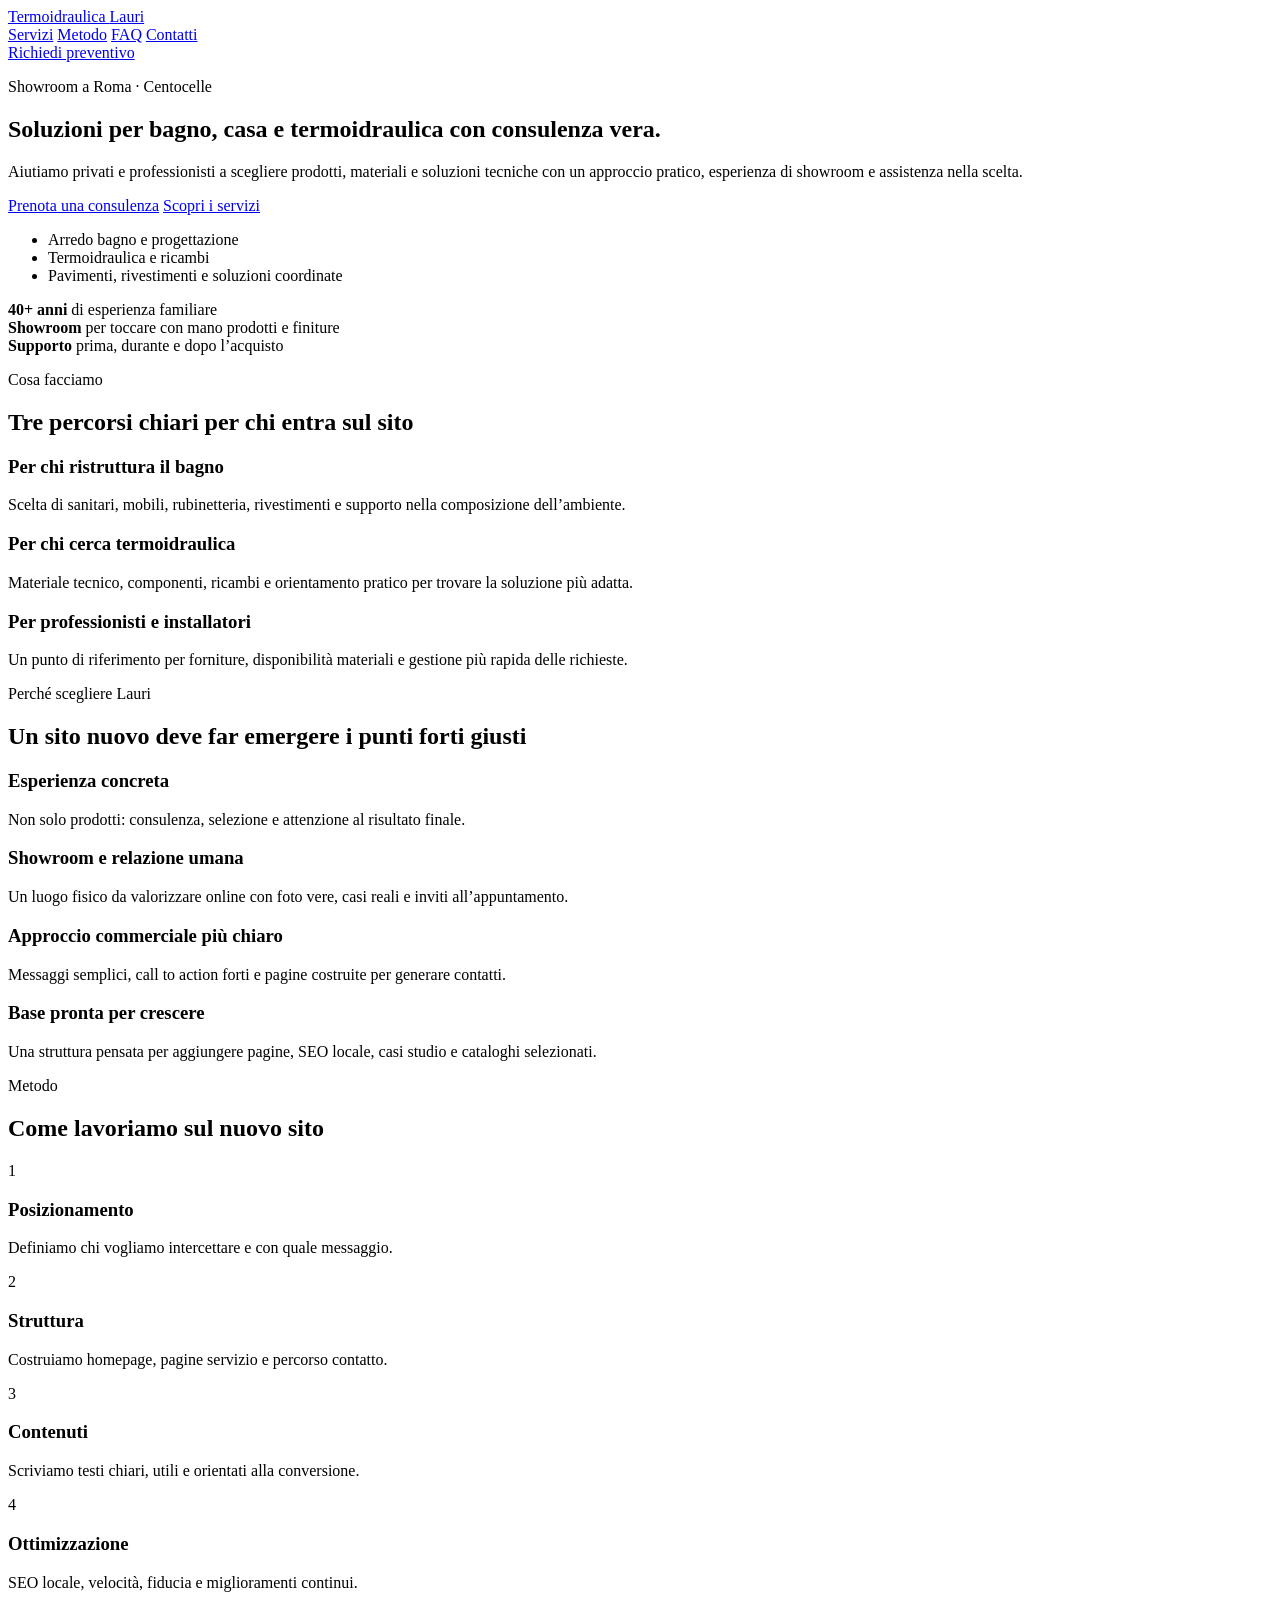
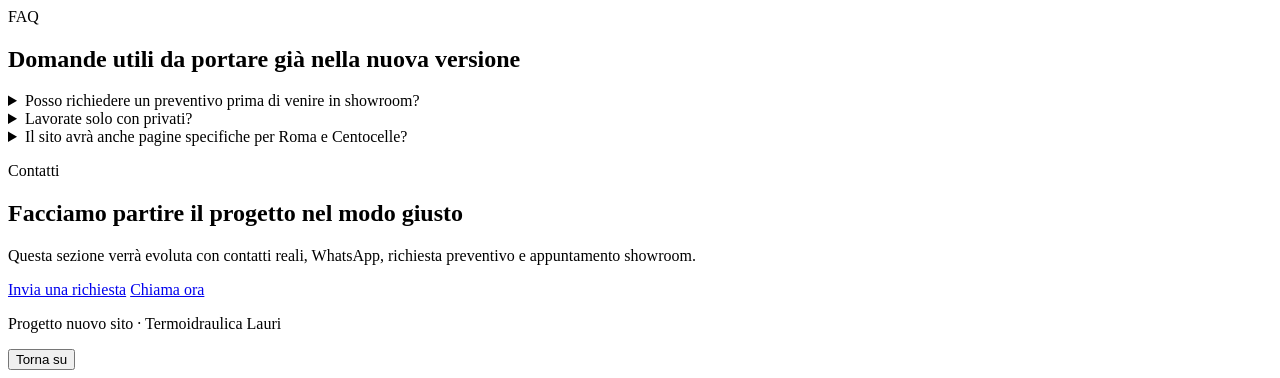
==== index.html @ 779870b6 "Create initial homepage for new website" ====
<!DOCTYPE html>
<html lang="it">
<head>
  <meta charset="UTF-8" />
  <meta name="viewport" content="width=device-width, initial-scale=1.0" />
  <title>Termoidraulica Lauri | Arredo bagno, termoidraulica e showroom a Roma</title>
  <meta name="description" content="Showroom a Roma per arredo bagno, termoidraulica, pavimenti e rivestimenti. Consulenza, progettazione e assistenza per privati e professionisti." />
  <link rel="preconnect" href="https://fonts.googleapis.com">
  <link rel="preconnect" href="https://fonts.gstatic.com" crossorigin>
  <link href="https://fonts.googleapis.com/css2?family=Inter:wght@400;500;600;700;800&display=swap" rel="stylesheet">
  <link rel="stylesheet" href="styles.css" />
</head>
<body>
  <header class="site-header">
    <div class="container header-inner">
      <a href="#top" class="logo">Termoidraulica <span>Lauri</span></a>
      <nav class="main-nav">
        <a href="#servizi">Servizi</a>
        <a href="#metodo">Metodo</a>
        <a href="#faq">FAQ</a>
        <a href="#contatti">Contatti</a>
      </nav>
      <a class="btn btn-outline" href="#contatti">Richiedi preventivo</a>
    </div>
  </header>

  <main id="top">
    <section class="hero">
      <div class="container hero-grid">
        <div>
          <p class="eyebrow">Showroom a Roma · Centocelle</p>
          <h1>Soluzioni per bagno, casa e termoidraulica con consulenza vera.</h1>
          <p class="hero-text">
            Aiutiamo privati e professionisti a scegliere prodotti, materiali e soluzioni tecniche con un approccio pratico, esperienza di showroom e assistenza nella scelta.
          </p>
          <div class="hero-actions">
            <a class="btn btn-primary" href="#contatti">Prenota una consulenza</a>
            <a class="btn btn-secondary" href="#servizi">Scopri i servizi</a>
          </div>
          <ul class="hero-points">
            <li>Arredo bagno e progettazione</li>
            <li>Termoidraulica e ricambi</li>
            <li>Pavimenti, rivestimenti e soluzioni coordinate</li>
          </ul>
        </div>
        <div class="hero-card">
          <div class="stat">
            <strong>40+ anni</strong>
            <span>di esperienza familiare</span>
          </div>
          <div class="stat">
            <strong>Showroom</strong>
            <span>per toccare con mano prodotti e finiture</span>
          </div>
          <div class="stat">
            <strong>Supporto</strong>
            <span>prima, durante e dopo l’acquisto</span>
          </div>
        </div>
      </div>
    </section>

    <section class="section" id="servizi">
      <div class="container">
        <div class="section-heading">
          <p class="eyebrow">Cosa facciamo</p>
          <h2>Tre percorsi chiari per chi entra sul sito</h2>
        </div>
        <div class="cards three-cols">
          <article class="card">
            <h3>Per chi ristruttura il bagno</h3>
            <p>Scelta di sanitari, mobili, rubinetteria, rivestimenti e supporto nella composizione dell’ambiente.</p>
          </article>
          <article class="card">
            <h3>Per chi cerca termoidraulica</h3>
            <p>Materiale tecnico, componenti, ricambi e orientamento pratico per trovare la soluzione più adatta.</p>
          </article>
          <article class="card">
            <h3>Per professionisti e installatori</h3>
            <p>Un punto di riferimento per forniture, disponibilità materiali e gestione più rapida delle richieste.</p>
          </article>
        </div>
      </div>
    </section>

    <section class="section section-alt">
      <div class="container">
        <div class="section-heading">
          <p class="eyebrow">Perché scegliere Lauri</p>
          <h2>Un sito nuovo deve far emergere i punti forti giusti</h2>
        </div>
        <div class="cards two-cols">
          <article class="card feature-card">
            <h3>Esperienza concreta</h3>
            <p>Non solo prodotti: consulenza, selezione e attenzione al risultato finale.</p>
          </article>
          <article class="card feature-card">
            <h3>Showroom e relazione umana</h3>
            <p>Un luogo fisico da valorizzare online con foto vere, casi reali e inviti all’appuntamento.</p>
          </article>
          <article class="card feature-card">
            <h3>Approccio commerciale più chiaro</h3>
            <p>Messaggi semplici, call to action forti e pagine costruite per generare contatti.</p>
          </article>
          <article class="card feature-card">
            <h3>Base pronta per crescere</h3>
            <p>Una struttura pensata per aggiungere pagine, SEO locale, casi studio e cataloghi selezionati.</p>
          </article>
        </div>
      </div>
    </section>

    <section class="section" id="metodo">
      <div class="container">
        <div class="section-heading">
          <p class="eyebrow">Metodo</p>
          <h2>Come lavoriamo sul nuovo sito</h2>
        </div>
        <div class="timeline">
          <div class="step"><span>1</span><div><h3>Posizionamento</h3><p>Definiamo chi vogliamo intercettare e con quale messaggio.</p></div></div>
          <div class="step"><span>2</span><div><h3>Struttura</h3><p>Costruiamo homepage, pagine servizio e percorso contatto.</p></div></div>
          <div class="step"><span>3</span><div><h3>Contenuti</h3><p>Scriviamo testi chiari, utili e orientati alla conversione.</p></div></div>
          <div class="step"><span>4</span><div><h3>Ottimizzazione</h3><p>SEO locale, velocità, fiducia e miglioramenti continui.</p></div></div>
        </div>
      </div>
    </section>

    <section class="section section-alt" id="faq">
      <div class="container narrow">
        <div class="section-heading">
          <p class="eyebrow">FAQ</p>
          <h2>Domande utili da portare già nella nuova versione</h2>
        </div>
        <div class="faq-list">
          <details>
            <summary>Posso richiedere un preventivo prima di venire in showroom?</summary>
            <p>Sì, il nuovo sito sarà pensato per raccogliere richieste rapide con contatti chiari e percorsi dedicati.</p>
          </details>
          <details>
            <summary>Lavorate solo con privati?</summary>
            <p>No, il sito sarà strutturato anche per professionisti, installatori e artigiani.</p>
          </details>
          <details>
            <summary>Il sito avrà anche pagine specifiche per Roma e Centocelle?</summary>
            <p>Sì, la SEO locale sarà uno dei pilastri del progetto per migliorare visibilità e richieste mirate.</p>
          </details>
        </div>
      </div>
    </section>

    <section class="section contact-section" id="contatti">
      <div class="container contact-grid">
        <div>
          <p class="eyebrow">Contatti</p>
          <h2>Facciamo partire il progetto nel modo giusto</h2>
          <p>Questa sezione verrà evoluta con contatti reali, WhatsApp, richiesta preventivo e appuntamento showroom.</p>
        </div>
        <div class="contact-card">
          <a class="btn btn-primary btn-full" href="mailto:info@example.com">Invia una richiesta</a>
          <a class="btn btn-secondary btn-full" href="tel:+390000000000">Chiama ora</a>
        </div>
      </div>
    </section>
  </main>

  <footer class="site-footer">
    <div class="container footer-inner">
      <p>Progetto nuovo sito · Termoidraulica Lauri</p>
      <button id="backToTop" class="link-button">Torna su</button>
    </div>
  </footer>

  <script src="script.js"></script>
</body>
</html>
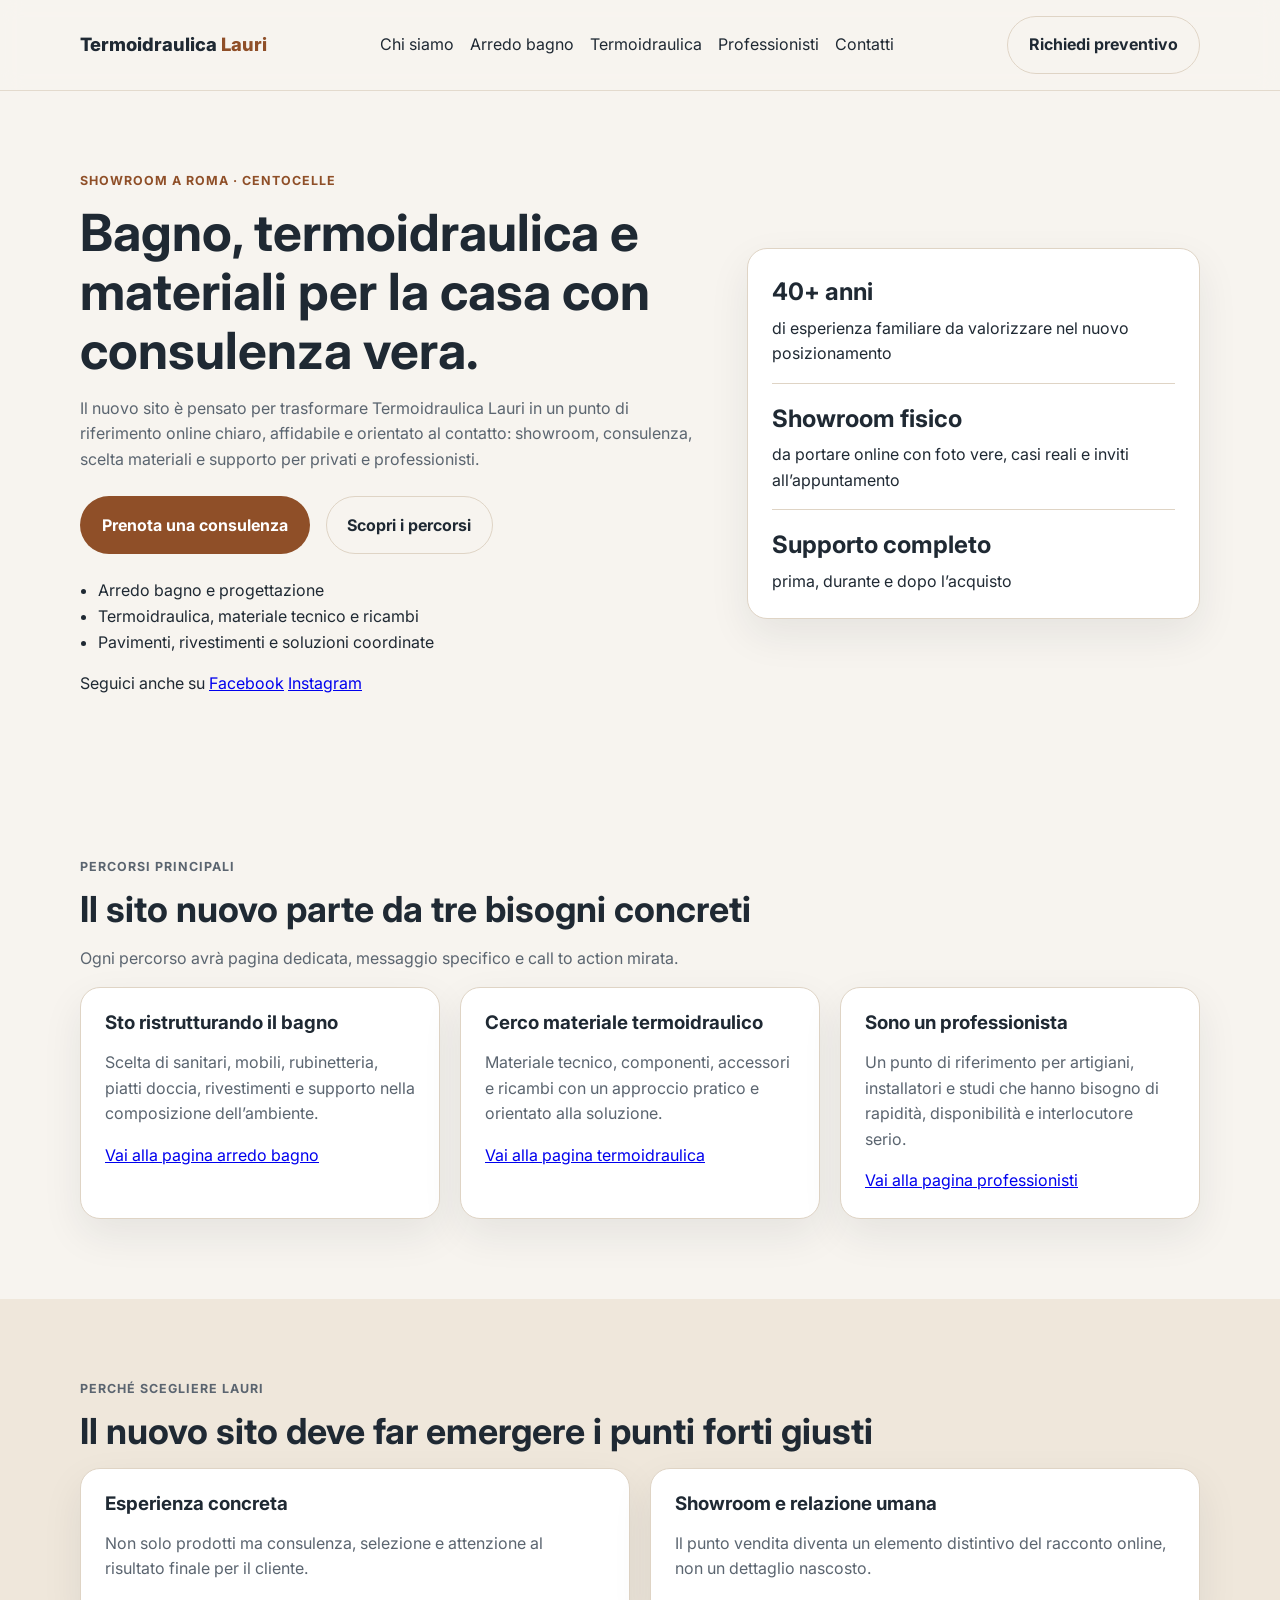
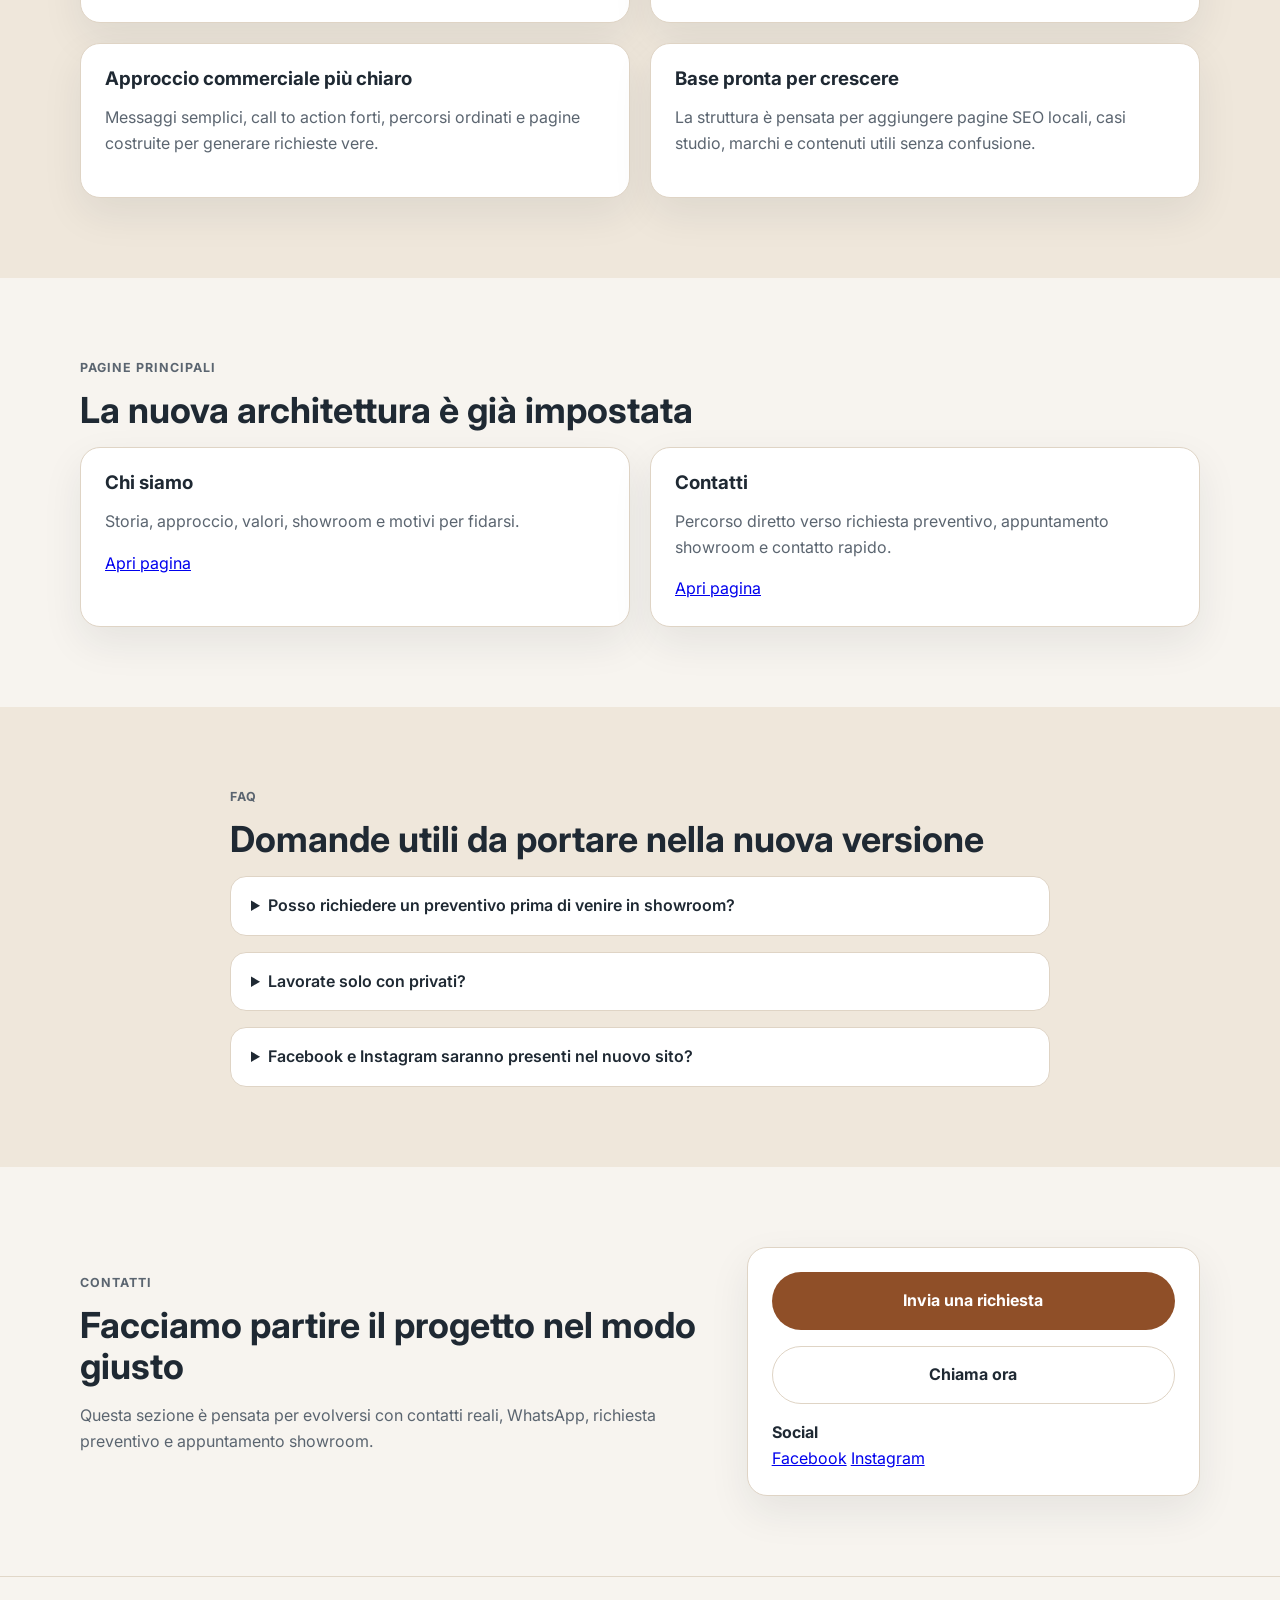
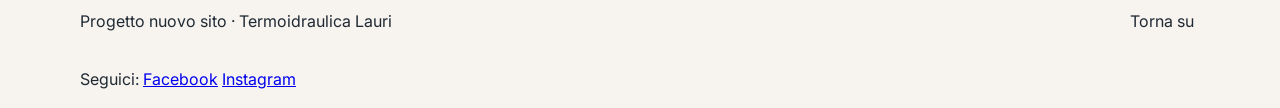
==== commit f529400d: "Refine homepage, add internal pages navigation and social links" ====
--- a/index.html
+++ b/index.html
@@ -13,71 +13,81 @@
 <body>
   <header class="site-header">
     <div class="container header-inner">
-      <a href="#top" class="logo">Termoidraulica <span>Lauri</span></a>
+      <a href="index.html" class="logo">Termoidraulica <span>Lauri</span></a>
       <nav class="main-nav">
-        <a href="#servizi">Servizi</a>
-        <a href="#metodo">Metodo</a>
-        <a href="#faq">FAQ</a>
-        <a href="#contatti">Contatti</a>
+        <a href="chi-siamo.html">Chi siamo</a>
+        <a href="arredo-bagno.html">Arredo bagno</a>
+        <a href="termoidraulica.html">Termoidraulica</a>
+        <a href="professionisti.html">Professionisti</a>
+        <a href="contatti.html">Contatti</a>
       </nav>
-      <a class="btn btn-outline" href="#contatti">Richiedi preventivo</a>
+      <a class="btn btn-outline" href="contatti.html">Richiedi preventivo</a>
     </div>
   </header>
 
-  <main id="top">
+  <main>
     <section class="hero">
       <div class="container hero-grid">
         <div>
           <p class="eyebrow">Showroom a Roma · Centocelle</p>
-          <h1>Soluzioni per bagno, casa e termoidraulica con consulenza vera.</h1>
+          <h1>Bagno, termoidraulica e materiali per la casa con consulenza vera.</h1>
           <p class="hero-text">
-            Aiutiamo privati e professionisti a scegliere prodotti, materiali e soluzioni tecniche con un approccio pratico, esperienza di showroom e assistenza nella scelta.
+            Il nuovo sito è pensato per trasformare Termoidraulica Lauri in un punto di riferimento online chiaro, affidabile e orientato al contatto: showroom, consulenza, scelta materiali e supporto per privati e professionisti.
           </p>
           <div class="hero-actions">
-            <a class="btn btn-primary" href="#contatti">Prenota una consulenza</a>
-            <a class="btn btn-secondary" href="#servizi">Scopri i servizi</a>
+            <a class="btn btn-primary" href="contatti.html">Prenota una consulenza</a>
+            <a class="btn btn-secondary" href="#percorsi">Scopri i percorsi</a>
           </div>
           <ul class="hero-points">
             <li>Arredo bagno e progettazione</li>
-            <li>Termoidraulica e ricambi</li>
+            <li>Termoidraulica, materiale tecnico e ricambi</li>
             <li>Pavimenti, rivestimenti e soluzioni coordinate</li>
           </ul>
+          <div class="social-inline">
+            <span>Seguici anche su</span>
+            <a href="#" aria-label="Facebook ufficiale da inserire">Facebook</a>
+            <a href="#" aria-label="Instagram ufficiale da inserire">Instagram</a>
+          </div>
         </div>
         <div class="hero-card">
           <div class="stat">
             <strong>40+ anni</strong>
-            <span>di esperienza familiare</span>
+            <span>di esperienza familiare da valorizzare nel nuovo posizionamento</span>
           </div>
           <div class="stat">
-            <strong>Showroom</strong>
-            <span>per toccare con mano prodotti e finiture</span>
+            <strong>Showroom fisico</strong>
+            <span>da portare online con foto vere, casi reali e inviti all’appuntamento</span>
           </div>
           <div class="stat">
-            <strong>Supporto</strong>
+            <strong>Supporto completo</strong>
             <span>prima, durante e dopo l’acquisto</span>
           </div>
         </div>
       </div>
     </section>
 
-    <section class="section" id="servizi">
+    <section class="section" id="percorsi">
       <div class="container">
         <div class="section-heading">
-          <p class="eyebrow">Cosa facciamo</p>
-          <h2>Tre percorsi chiari per chi entra sul sito</h2>
+          <p class="eyebrow">Percorsi principali</p>
+          <h2>Il sito nuovo parte da tre bisogni concreti</h2>
+          <p>Ogni percorso avrà pagina dedicata, messaggio specifico e call to action mirata.</p>
         </div>
         <div class="cards three-cols">
           <article class="card">
-            <h3>Per chi ristruttura il bagno</h3>
-            <p>Scelta di sanitari, mobili, rubinetteria, rivestimenti e supporto nella composizione dell’ambiente.</p>
-          </article>
-          <article class="card">
-            <h3>Per chi cerca termoidraulica</h3>
-            <p>Materiale tecnico, componenti, ricambi e orientamento pratico per trovare la soluzione più adatta.</p>
-          </article>
-          <article class="card">
-            <h3>Per professionisti e installatori</h3>
-            <p>Un punto di riferimento per forniture, disponibilità materiali e gestione più rapida delle richieste.</p>
+            <h3>Sto ristrutturando il bagno</h3>
+            <p>Scelta di sanitari, mobili, rubinetteria, piatti doccia, rivestimenti e supporto nella composizione dell’ambiente.</p>
+            <a class="text-link" href="arredo-bagno.html">Vai alla pagina arredo bagno</a>
+          </article>
+          <article class="card">
+            <h3>Cerco materiale termoidraulico</h3>
+            <p>Materiale tecnico, componenti, accessori e ricambi con un approccio pratico e orientato alla soluzione.</p>
+            <a class="text-link" href="termoidraulica.html">Vai alla pagina termoidraulica</a>
+          </article>
+          <article class="card">
+            <h3>Sono un professionista</h3>
+            <p>Un punto di riferimento per artigiani, installatori e studi che hanno bisogno di rapidità, disponibilità e interlocutore serio.</p>
+            <a class="text-link" href="professionisti.html">Vai alla pagina professionisti</a>
           </article>
         </div>
       </div>
@@ -87,40 +97,46 @@
       <div class="container">
         <div class="section-heading">
           <p class="eyebrow">Perché scegliere Lauri</p>
-          <h2>Un sito nuovo deve far emergere i punti forti giusti</h2>
+          <h2>Il nuovo sito deve far emergere i punti forti giusti</h2>
         </div>
         <div class="cards two-cols">
           <article class="card feature-card">
             <h3>Esperienza concreta</h3>
-            <p>Non solo prodotti: consulenza, selezione e attenzione al risultato finale.</p>
+            <p>Non solo prodotti ma consulenza, selezione e attenzione al risultato finale per il cliente.</p>
           </article>
           <article class="card feature-card">
             <h3>Showroom e relazione umana</h3>
-            <p>Un luogo fisico da valorizzare online con foto vere, casi reali e inviti all’appuntamento.</p>
+            <p>Il punto vendita diventa un elemento distintivo del racconto online, non un dettaglio nascosto.</p>
           </article>
           <article class="card feature-card">
             <h3>Approccio commerciale più chiaro</h3>
-            <p>Messaggi semplici, call to action forti e pagine costruite per generare contatti.</p>
+            <p>Messaggi semplici, call to action forti, percorsi ordinati e pagine costruite per generare richieste vere.</p>
           </article>
           <article class="card feature-card">
             <h3>Base pronta per crescere</h3>
-            <p>Una struttura pensata per aggiungere pagine, SEO locale, casi studio e cataloghi selezionati.</p>
-          </article>
-        </div>
-      </div>
-    </section>
-
-    <section class="section" id="metodo">
+            <p>La struttura è pensata per aggiungere pagine SEO locali, casi studio, marchi e contenuti utili senza confusione.</p>
+          </article>
+        </div>
+      </div>
+    </section>
+
+    <section class="section">
       <div class="container">
         <div class="section-heading">
-          <p class="eyebrow">Metodo</p>
-          <h2>Come lavoriamo sul nuovo sito</h2>
-        </div>
-        <div class="timeline">
-          <div class="step"><span>1</span><div><h3>Posizionamento</h3><p>Definiamo chi vogliamo intercettare e con quale messaggio.</p></div></div>
-          <div class="step"><span>2</span><div><h3>Struttura</h3><p>Costruiamo homepage, pagine servizio e percorso contatto.</p></div></div>
-          <div class="step"><span>3</span><div><h3>Contenuti</h3><p>Scriviamo testi chiari, utili e orientati alla conversione.</p></div></div>
-          <div class="step"><span>4</span><div><h3>Ottimizzazione</h3><p>SEO locale, velocità, fiducia e miglioramenti continui.</p></div></div>
+          <p class="eyebrow">Pagine principali</p>
+          <h2>La nuova architettura è già impostata</h2>
+        </div>
+        <div class="cards two-cols">
+          <article class="card">
+            <h3>Chi siamo</h3>
+            <p>Storia, approccio, valori, showroom e motivi per fidarsi.</p>
+            <a class="text-link" href="chi-siamo.html">Apri pagina</a>
+          </article>
+          <article class="card">
+            <h3>Contatti</h3>
+            <p>Percorso diretto verso richiesta preventivo, appuntamento showroom e contatto rapido.</p>
+            <a class="text-link" href="contatti.html">Apri pagina</a>
+          </article>
         </div>
       </div>
     </section>
@@ -129,47 +145,61 @@
       <div class="container narrow">
         <div class="section-heading">
           <p class="eyebrow">FAQ</p>
-          <h2>Domande utili da portare già nella nuova versione</h2>
+          <h2>Domande utili da portare nella nuova versione</h2>
         </div>
         <div class="faq-list">
           <details>
             <summary>Posso richiedere un preventivo prima di venire in showroom?</summary>
-            <p>Sì, il nuovo sito sarà pensato per raccogliere richieste rapide con contatti chiari e percorsi dedicati.</p>
+            <p>Sì. Il nuovo sito è pensato proprio per raccogliere richieste rapide e qualificate con moduli chiari e contatti ben visibili.</p>
           </details>
           <details>
             <summary>Lavorate solo con privati?</summary>
-            <p>No, il sito sarà strutturato anche per professionisti, installatori e artigiani.</p>
+            <p>No. Una sezione dedicata parlerà direttamente a installatori, artigiani e professionisti.</p>
           </details>
           <details>
-            <summary>Il sito avrà anche pagine specifiche per Roma e Centocelle?</summary>
-            <p>Sì, la SEO locale sarà uno dei pilastri del progetto per migliorare visibilità e richieste mirate.</p>
+            <summary>Facebook e Instagram saranno presenti nel nuovo sito?</summary>
+            <p>Sì. Ho già inserito la struttura social nella homepage e nel footer; basterà sostituire i link segnaposto con quelli ufficiali.</p>
           </details>
         </div>
       </div>
     </section>
 
-    <section class="section contact-section" id="contatti">
+    <section class="section contact-section">
       <div class="container contact-grid">
         <div>
           <p class="eyebrow">Contatti</p>
           <h2>Facciamo partire il progetto nel modo giusto</h2>
-          <p>Questa sezione verrà evoluta con contatti reali, WhatsApp, richiesta preventivo e appuntamento showroom.</p>
+          <p>Questa sezione è pensata per evolversi con contatti reali, WhatsApp, richiesta preventivo e appuntamento showroom.</p>
         </div>
         <div class="contact-card">
           <a class="btn btn-primary btn-full" href="mailto:info@example.com">Invia una richiesta</a>
           <a class="btn btn-secondary btn-full" href="tel:+390000000000">Chiama ora</a>
+          <div class="social-box">
+            <strong>Social</strong>
+            <div class="social-links">
+              <a href="#">Facebook</a>
+              <a href="#">Instagram</a>
+            </div>
+          </div>
         </div>
       </div>
     </section>
   </main>
 
   <footer class="site-footer">
-    <div class="container footer-inner">
-      <p>Progetto nuovo sito · Termoidraulica Lauri</p>
-      <button id="backToTop" class="link-button">Torna su</button>
+    <div class="container footer-stack">
+      <div class="footer-inner">
+        <p>Progetto nuovo sito · Termoidraulica Lauri</p>
+        <button id="backToTop" class="link-button">Torna su</button>
+      </div>
+      <div class="footer-social">
+        <span>Seguici:</span>
+        <a href="#">Facebook</a>
+        <a href="#">Instagram</a>
+      </div>
     </div>
   </footer>
 
   <script src="script.js"></script>
 </body>
-</html>
+</html>
--- a/styles.css
+++ b/styles.css
@@ -0,0 +1,318 @@
+:root {
+  --bg: #f7f4ef;
+  --surface: #ffffff;
+  --surface-alt: #efe7db;
+  --text: #1f2933;
+  --muted: #5b6570;
+  --primary: #8f4f28;
+  --primary-dark: #6f3d1e;
+  --border: #dfd4c5;
+  --shadow: 0 16px 40px rgba(31, 41, 51, 0.08);
+  --radius: 20px;
+}
+
+* {
+  box-sizing: border-box;
+}
+
+html {
+  scroll-behavior: smooth;
+}
+
+body {
+  margin: 0;
+  font-family: 'Inter', sans-serif;
+  color: var(--text);
+  background: var(--bg);
+  line-height: 1.6;
+}
+
+img {
+  max-width: 100%;
+}
+
+.container {
+  width: min(1120px, calc(100% - 2rem));
+  margin: 0 auto;
+}
+
+.narrow {
+  width: min(820px, calc(100% - 2rem));
+}
+
+.site-header {
+  position: sticky;
+  top: 0;
+  z-index: 20;
+  background: rgba(247, 244, 239, 0.88);
+  backdrop-filter: blur(10px);
+  border-bottom: 1px solid rgba(223, 212, 197, 0.8);
+}
+
+.header-inner,
+.footer-inner {
+  display: flex;
+  align-items: center;
+  justify-content: space-between;
+  gap: 1rem;
+  padding: 1rem 0;
+}
+
+.logo {
+  text-decoration: none;
+  color: var(--text);
+  font-weight: 800;
+  font-size: 1.15rem;
+}
+
+.logo span {
+  color: var(--primary);
+}
+
+.main-nav {
+  display: flex;
+  gap: 1rem;
+}
+
+.main-nav a,
+.link-button {
+  color: var(--text);
+  text-decoration: none;
+  font-weight: 500;
+  background: none;
+  border: 0;
+  cursor: pointer;
+  font: inherit;
+}
+
+.hero,
+.section {
+  padding: 5rem 0;
+}
+
+.section-alt {
+  background: var(--surface-alt);
+}
+
+.hero-grid,
+.contact-grid {
+  display: grid;
+  grid-template-columns: 1.4fr 1fr;
+  gap: 2rem;
+  align-items: center;
+}
+
+.eyebrow {
+  margin: 0 0 0.75rem;
+  text-transform: uppercase;
+  letter-spacing: 0.08em;
+  font-size: 0.78rem;
+  font-weight: 700;
+  color: var(--primary);
+}
+
+h1,
+h2,
+h3 {
+  line-height: 1.15;
+  margin: 0 0 1rem;
+}
+
+h1 {
+  font-size: clamp(2.2rem, 4vw, 4.4rem);
+}
+
+h2 {
+  font-size: clamp(1.8rem, 2.8vw, 3rem);
+}
+
+.hero-text,
+.section-heading p,
+.card p,
+.step p,
+.contact-section p,
+.faq-list p {
+  color: var(--muted);
+}
+
+.hero-actions,
+.hero-points {
+  margin-top: 1.5rem;
+}
+
+.hero-actions {
+  display: flex;
+  gap: 1rem;
+  flex-wrap: wrap;
+}
+
+.hero-points {
+  padding-left: 1.1rem;
+}
+
+.hero-card,
+.card,
+.contact-card {
+  background: var(--surface);
+  border: 1px solid var(--border);
+  border-radius: var(--radius);
+  box-shadow: var(--shadow);
+}
+
+.hero-card {
+  padding: 1.5rem;
+}
+
+.stat + .stat {
+  margin-top: 1rem;
+  padding-top: 1rem;
+  border-top: 1px solid var(--border);
+}
+
+.stat strong {
+  display: block;
+  font-size: 1.5rem;
+  margin-bottom: 0.25rem;
+}
+
+.cards {
+  display: grid;
+  gap: 1.25rem;
+}
+
+.three-cols {
+  grid-template-columns: repeat(3, 1fr);
+}
+
+.two-cols {
+  grid-template-columns: repeat(2, 1fr);
+}
+
+.card {
+  padding: 1.5rem;
+}
+
+.timeline {
+  display: grid;
+  gap: 1rem;
+}
+
+.step {
+  display: grid;
+  grid-template-columns: 56px 1fr;
+  gap: 1rem;
+  background: var(--surface);
+  border: 1px solid var(--border);
+  border-radius: var(--radius);
+  padding: 1.25rem;
+}
+
+.step span {
+  width: 56px;
+  height: 56px;
+  display: grid;
+  place-items: center;
+  border-radius: 999px;
+  background: rgba(143, 79, 40, 0.12);
+  color: var(--primary);
+  font-weight: 800;
+}
+
+.faq-list {
+  display: grid;
+  gap: 1rem;
+}
+
+.faq-list details {
+  background: var(--surface);
+  border: 1px solid var(--border);
+  border-radius: 16px;
+  padding: 1rem 1.25rem;
+}
+
+.faq-list summary {
+  cursor: pointer;
+  font-weight: 600;
+}
+
+.contact-card {
+  padding: 1.5rem;
+  display: grid;
+  gap: 1rem;
+}
+
+.btn {
+  display: inline-flex;
+  justify-content: center;
+  align-items: center;
+  gap: 0.5rem;
+  padding: 0.95rem 1.3rem;
+  border-radius: 999px;
+  text-decoration: none;
+  font-weight: 700;
+  border: 1px solid transparent;
+  transition: 0.2s ease;
+}
+
+.btn:hover {
+  transform: translateY(-1px);
+}
+
+.btn-full {
+  width: 100%;
+}
+
+.btn-primary {
+  background: var(--primary);
+  color: white;
+}
+
+.btn-primary:hover {
+  background: var(--primary-dark);
+}
+
+.btn-secondary,
+.btn-outline {
+  border-color: var(--border);
+  color: var(--text);
+  background: transparent;
+}
+
+.site-footer {
+  border-top: 1px solid rgba(223, 212, 197, 0.9);
+  padding-bottom: 1rem;
+}
+
+@media (max-width: 900px) {
+  .hero-grid,
+  .contact-grid,
+  .three-cols,
+  .two-cols {
+    grid-template-columns: 1fr;
+  }
+
+  .header-inner {
+    flex-wrap: wrap;
+  }
+
+  .main-nav {
+    width: 100%;
+    flex-wrap: wrap;
+  }
+}
+
+@media (max-width: 640px) {
+  .hero,
+  .section {
+    padding: 3.5rem 0;
+  }
+
+  .hero-actions {
+    flex-direction: column;
+  }
+
+  .btn,
+  .btn-full {
+    width: 100%;
+  }
+}
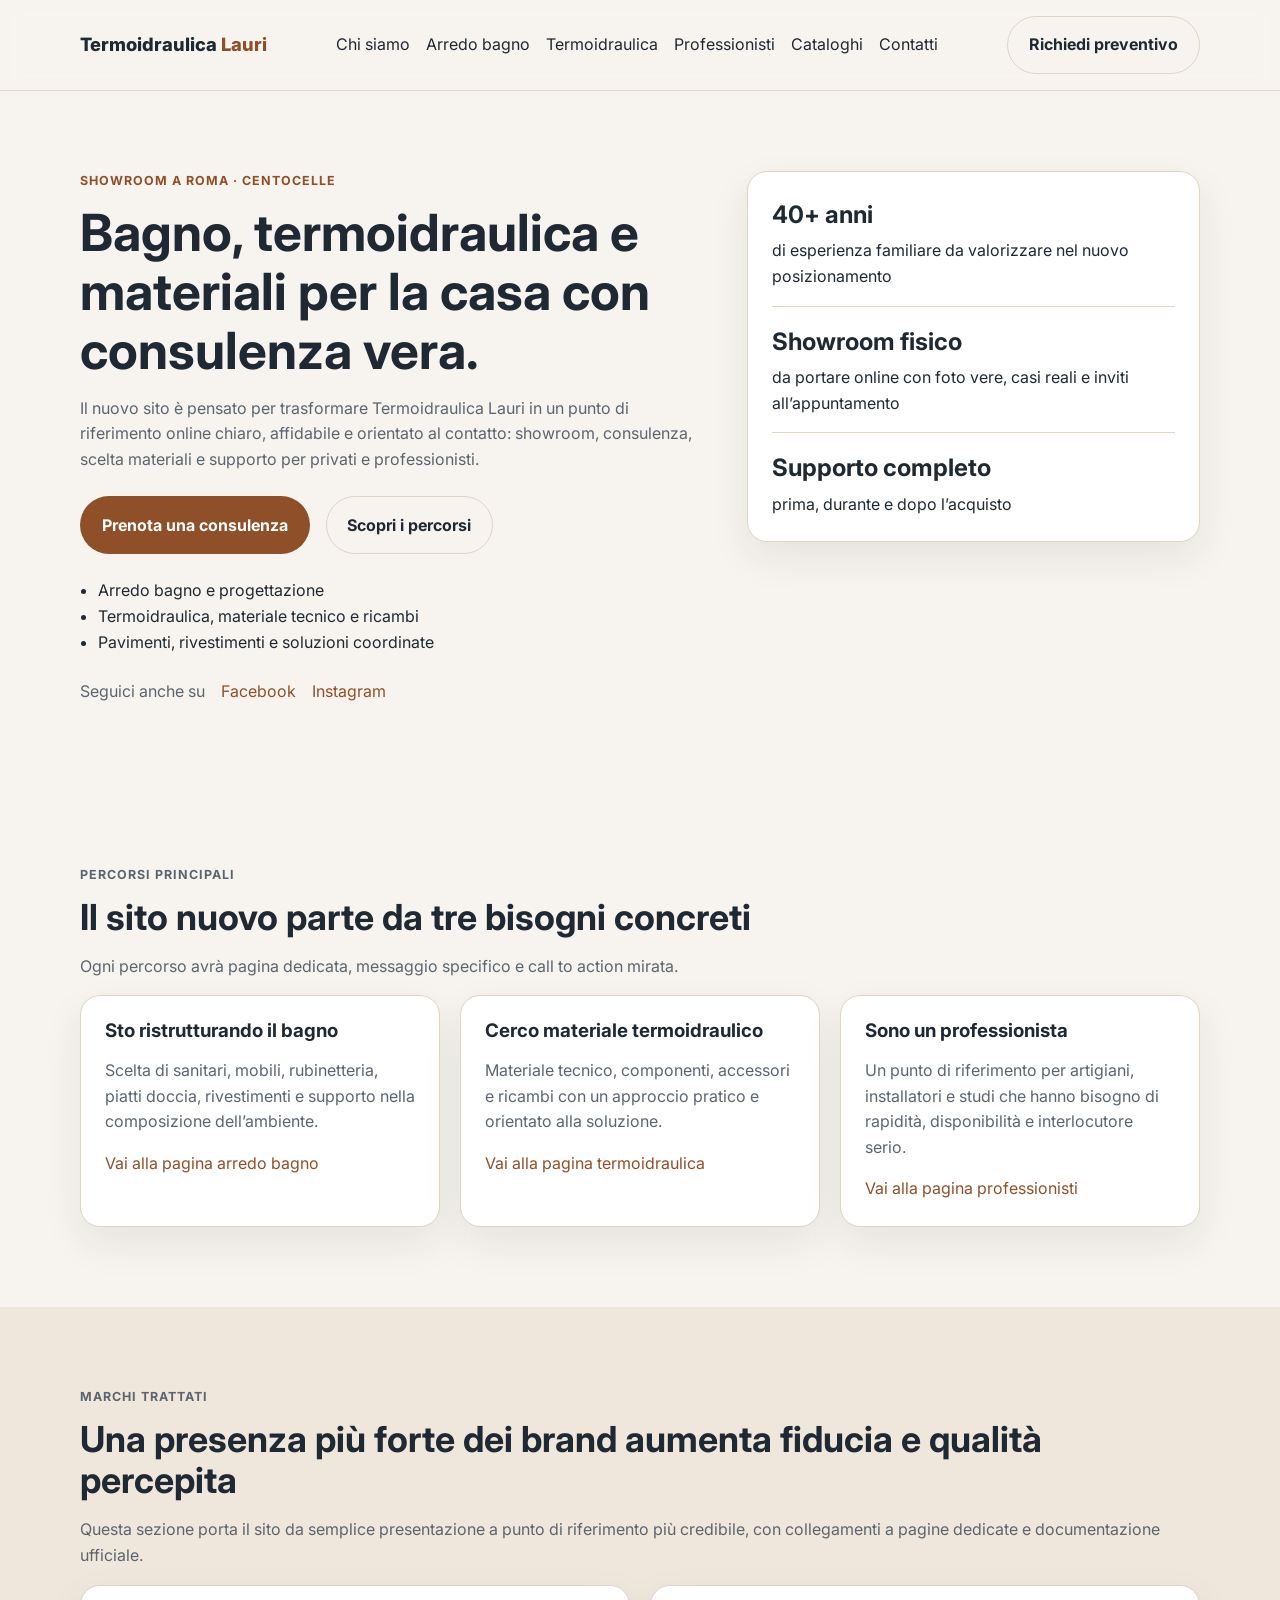
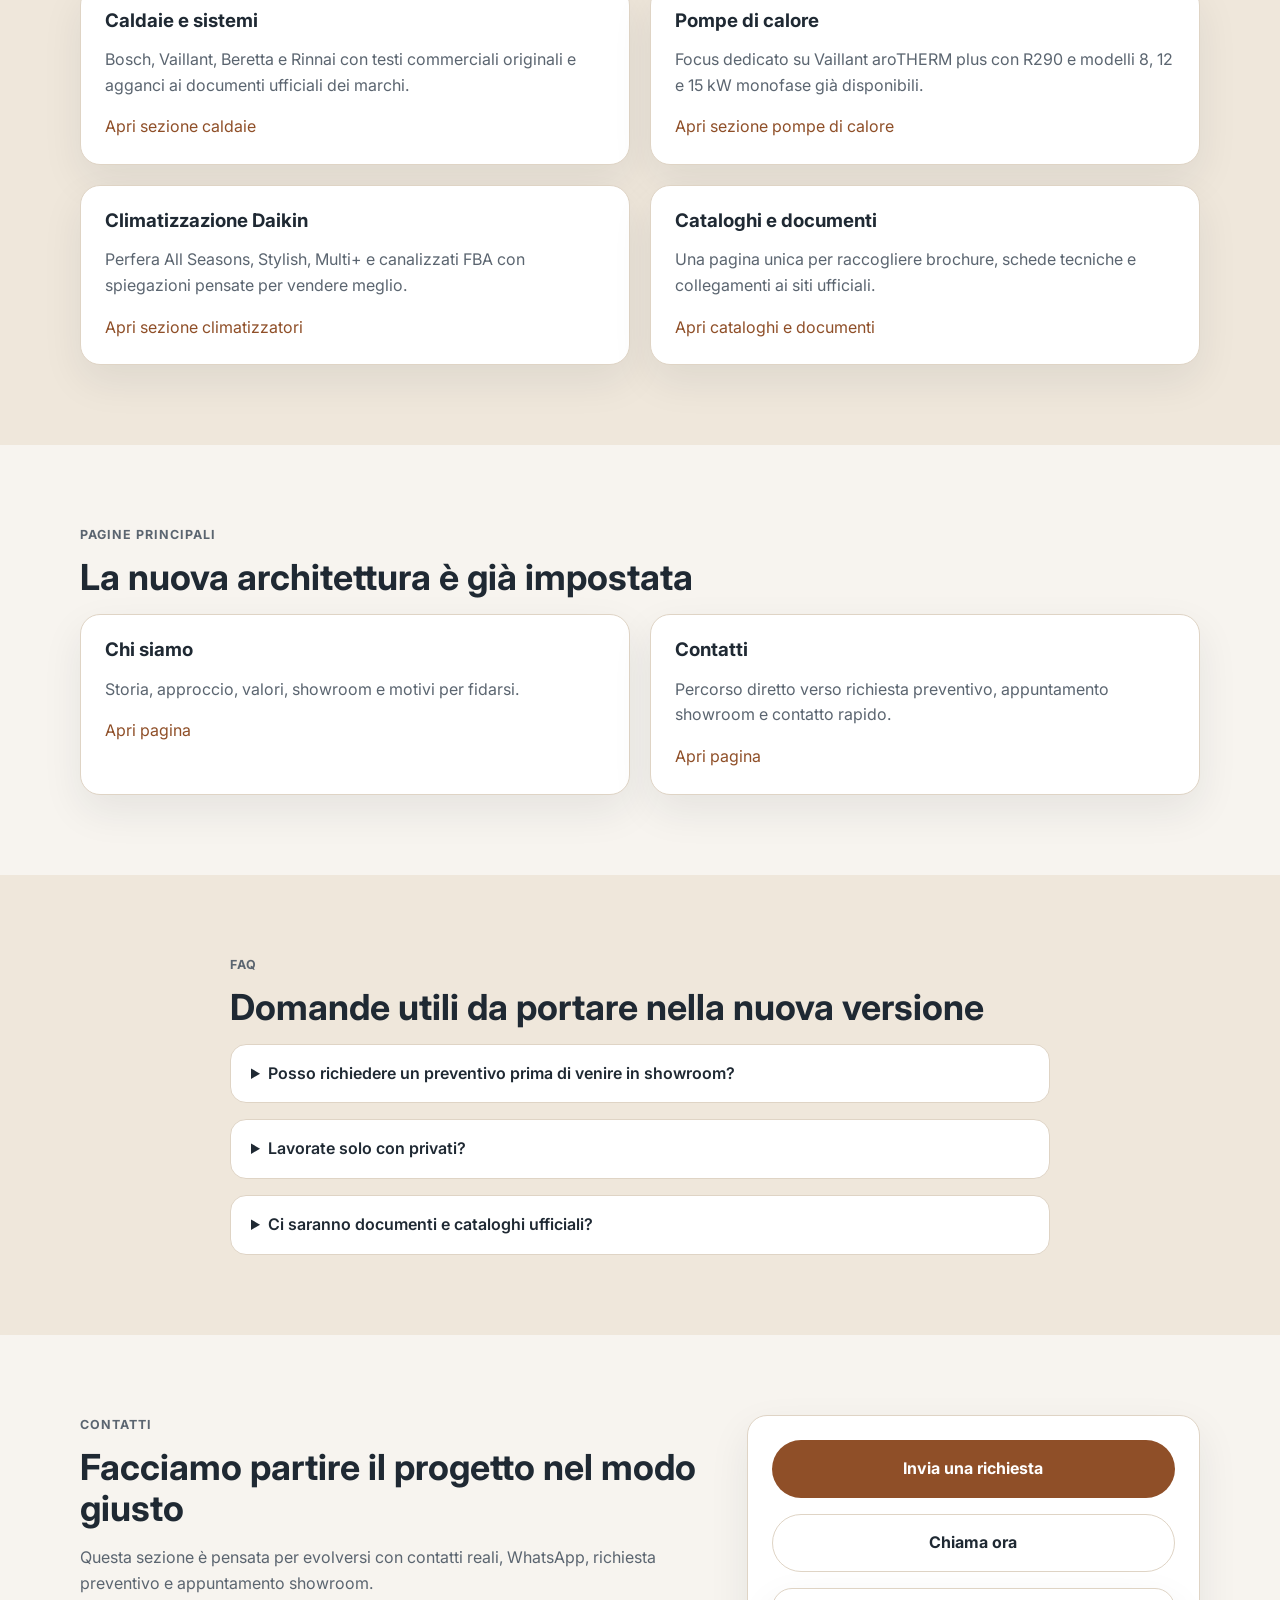
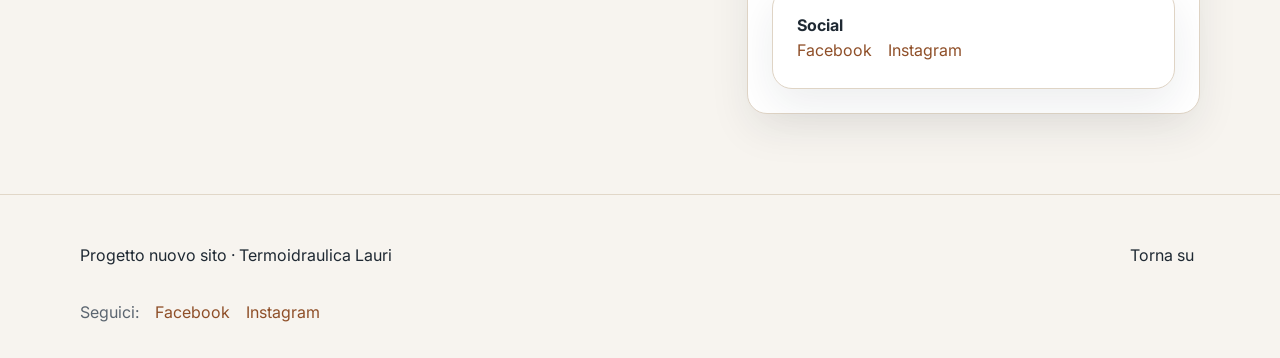
==== commit 7557e07e: "Enhance homepage with brands and documents sections" ====
--- a/index.html
+++ b/index.html
@@ -19,6 +19,7 @@
         <a href="arredo-bagno.html">Arredo bagno</a>
         <a href="termoidraulica.html">Termoidraulica</a>
         <a href="professionisti.html">Professionisti</a>
+        <a href="cataloghi-documenti.html">Cataloghi</a>
         <a href="contatti.html">Contatti</a>
       </nav>
       <a class="btn btn-outline" href="contatti.html">Richiedi preventivo</a>
@@ -96,25 +97,30 @@
     <section class="section section-alt">
       <div class="container">
         <div class="section-heading">
-          <p class="eyebrow">Perché scegliere Lauri</p>
-          <h2>Il nuovo sito deve far emergere i punti forti giusti</h2>
+          <p class="eyebrow">Marchi trattati</p>
+          <h2>Una presenza più forte dei brand aumenta fiducia e qualità percepita</h2>
+          <p>Questa sezione porta il sito da semplice presentazione a punto di riferimento più credibile, con collegamenti a pagine dedicate e documentazione ufficiale.</p>
         </div>
         <div class="cards two-cols">
-          <article class="card feature-card">
-            <h3>Esperienza concreta</h3>
-            <p>Non solo prodotti ma consulenza, selezione e attenzione al risultato finale per il cliente.</p>
-          </article>
-          <article class="card feature-card">
-            <h3>Showroom e relazione umana</h3>
-            <p>Il punto vendita diventa un elemento distintivo del racconto online, non un dettaglio nascosto.</p>
-          </article>
-          <article class="card feature-card">
-            <h3>Approccio commerciale più chiaro</h3>
-            <p>Messaggi semplici, call to action forti, percorsi ordinati e pagine costruite per generare richieste vere.</p>
-          </article>
-          <article class="card feature-card">
-            <h3>Base pronta per crescere</h3>
-            <p>La struttura è pensata per aggiungere pagine SEO locali, casi studio, marchi e contenuti utili senza confusione.</p>
+          <article class="card">
+            <h3>Caldaie e sistemi</h3>
+            <p>Bosch, Vaillant, Beretta e Rinnai con testi commerciali originali e agganci ai documenti ufficiali dei marchi.</p>
+            <a class="text-link" href="caldaie-marchi.html">Apri sezione caldaie</a>
+          </article>
+          <article class="card">
+            <h3>Pompe di calore</h3>
+            <p>Focus dedicato su Vaillant aroTHERM plus con R290 e modelli 8, 12 e 15 kW monofase già disponibili.</p>
+            <a class="text-link" href="pompe-di-calore-vaillant.html">Apri sezione pompe di calore</a>
+          </article>
+          <article class="card">
+            <h3>Climatizzazione Daikin</h3>
+            <p>Perfera All Seasons, Stylish, Multi+ e canalizzati FBA con spiegazioni pensate per vendere meglio.</p>
+            <a class="text-link" href="climatizzatori-daikin.html">Apri sezione climatizzatori</a>
+          </article>
+          <article class="card">
+            <h3>Cataloghi e documenti</h3>
+            <p>Una pagina unica per raccogliere brochure, schede tecniche e collegamenti ai siti ufficiali.</p>
+            <a class="text-link" href="cataloghi-documenti.html">Apri cataloghi e documenti</a>
           </article>
         </div>
       </div>
@@ -157,8 +163,8 @@
             <p>No. Una sezione dedicata parlerà direttamente a installatori, artigiani e professionisti.</p>
           </details>
           <details>
-            <summary>Facebook e Instagram saranno presenti nel nuovo sito?</summary>
-            <p>Sì. Ho già inserito la struttura social nella homepage e nel footer; basterà sostituire i link segnaposto con quelli ufficiali.</p>
+            <summary>Ci saranno documenti e cataloghi ufficiali?</summary>
+            <p>Sì. Sto aggiungendo una sezione dedicata ai documenti ufficiali dei marchi, così il sito diventa più attendibile e utile anche nella fase di scelta.</p>
           </details>
         </div>
       </div>
--- a/styles.css
+++ b/styles.css
@@ -58,6 +58,10 @@
   padding: 1rem 0;
 }
 
+.footer-stack {
+  padding: 1rem 0;
+}
+
 .logo {
   text-decoration: none;
   color: var(--text);
@@ -72,10 +76,15 @@
 .main-nav {
   display: flex;
   gap: 1rem;
+  flex-wrap: wrap;
 }
 
 .main-nav a,
-.link-button {
+.link-button,
+.text-link,
+.social-inline a,
+.social-links a,
+.footer-social a {
   color: var(--text);
   text-decoration: none;
   font-weight: 500;
@@ -85,9 +94,21 @@
   font: inherit;
 }
 
+.text-link,
+.social-inline a,
+.social-links a,
+.footer-social a {
+  color: var(--primary);
+}
+
 .hero,
-.section {
+.section,
+.page-hero {
   padding: 5rem 0;
+}
+
+.page-hero {
+  padding-bottom: 2rem;
 }
 
 .section-alt {
@@ -95,11 +116,12 @@
 }
 
 .hero-grid,
-.contact-grid {
+.contact-grid,
+.two-column-layout {
   display: grid;
   grid-template-columns: 1.4fr 1fr;
   gap: 2rem;
-  align-items: center;
+  align-items: start;
 }
 
 .eyebrow {
@@ -131,12 +153,18 @@
 .card p,
 .step p,
 .contact-section p,
-.faq-list p {
+.faq-list p,
+.two-column-layout p,
+.feature-list,
+.social-inline span,
+.footer-social span,
+.helper-text {
   color: var(--muted);
 }
 
 .hero-actions,
-.hero-points {
+.hero-points,
+.social-inline {
   margin-top: 1.5rem;
 }
 
@@ -146,20 +174,24 @@
   flex-wrap: wrap;
 }
 
-.hero-points {
+.hero-points,
+.feature-list,
+.contact-list {
   padding-left: 1.1rem;
 }
 
 .hero-card,
 .card,
-.contact-card {
+.contact-card,
+.social-box {
   background: var(--surface);
   border: 1px solid var(--border);
   border-radius: var(--radius);
   box-shadow: var(--shadow);
 }
 
-.hero-card {
+.hero-card,
+.social-box {
   padding: 1.5rem;
 }
 
@@ -239,6 +271,15 @@
   padding: 1.5rem;
   display: grid;
   gap: 1rem;
+}
+
+.social-inline,
+.social-links,
+.footer-social {
+  display: flex;
+  gap: 1rem;
+  flex-wrap: wrap;
+  align-items: center;
 }
 
 .btn {
@@ -287,7 +328,8 @@
   .hero-grid,
   .contact-grid,
   .three-cols,
-  .two-cols {
+  .two-cols,
+  .two-column-layout {
     grid-template-columns: 1fr;
   }
 
@@ -303,7 +345,8 @@
 
 @media (max-width: 640px) {
   .hero,
-  .section {
+  .section,
+  .page-hero {
     padding: 3.5rem 0;
   }
 
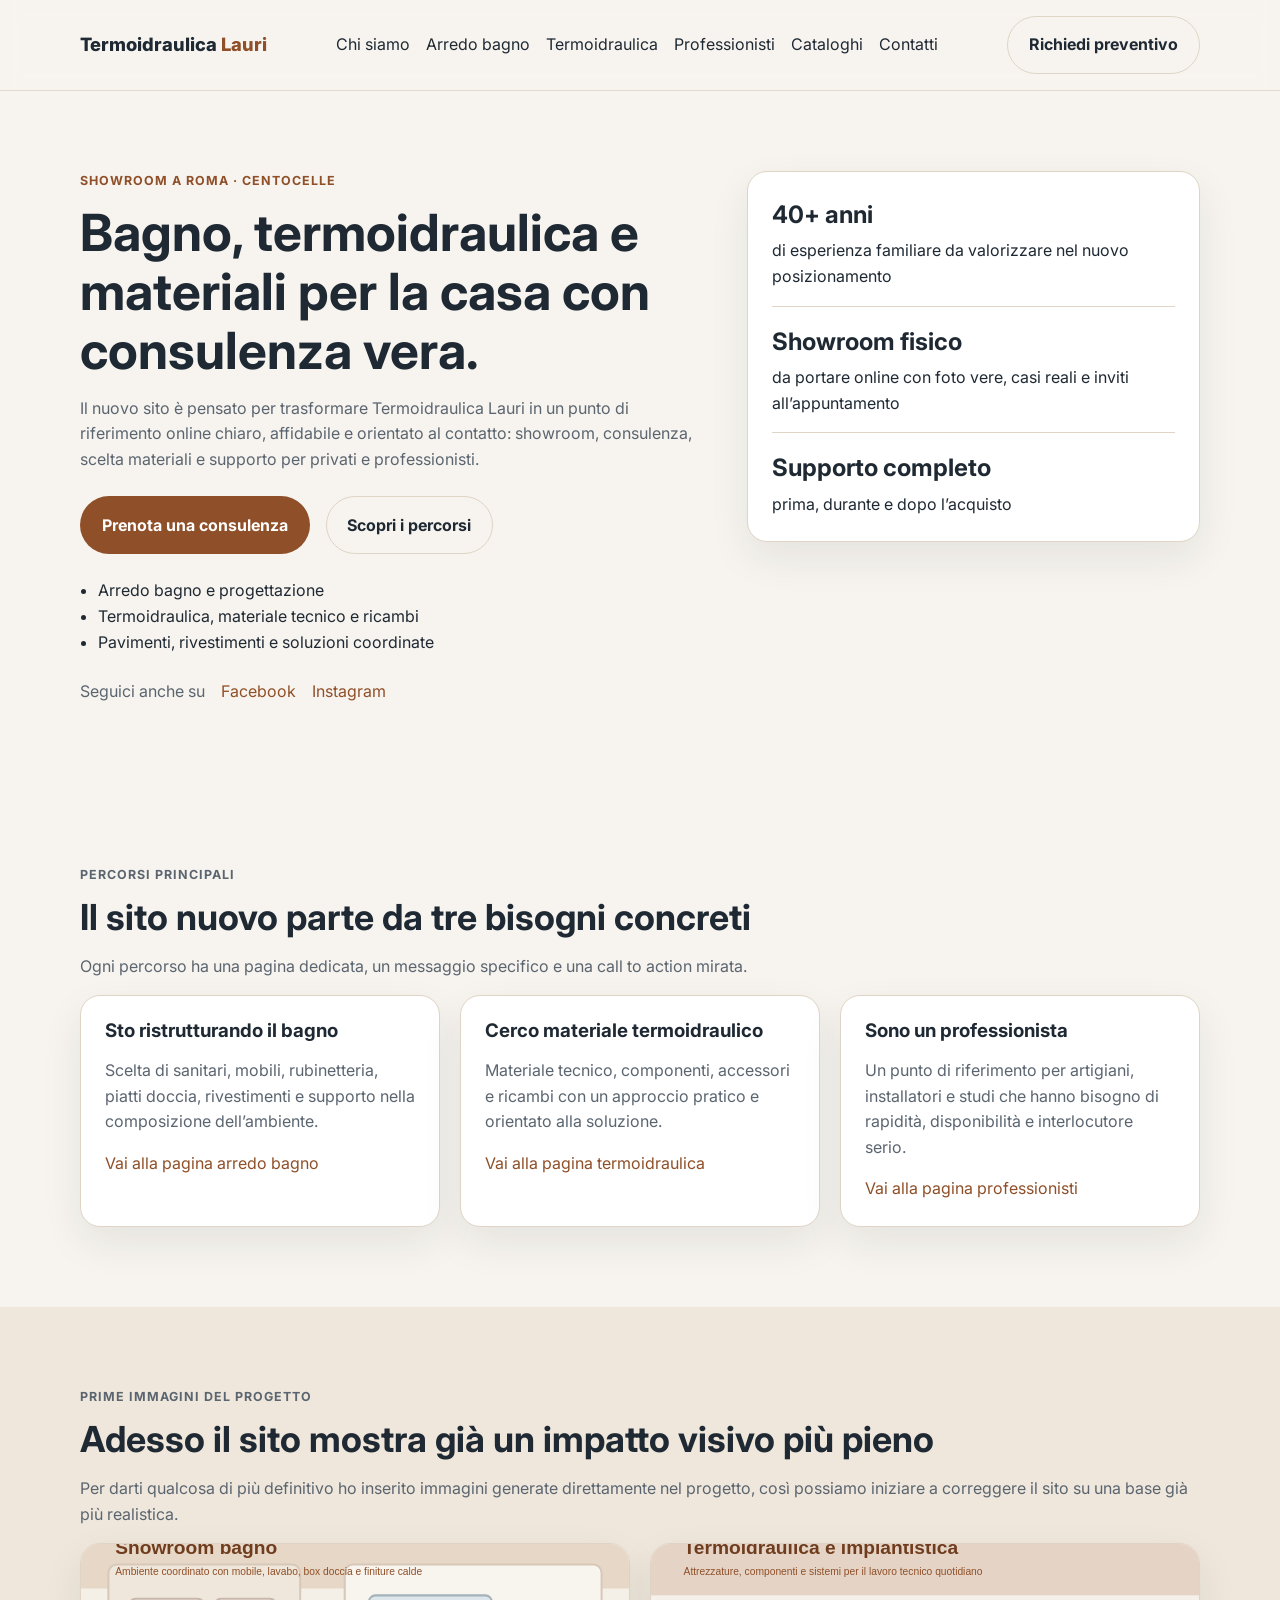
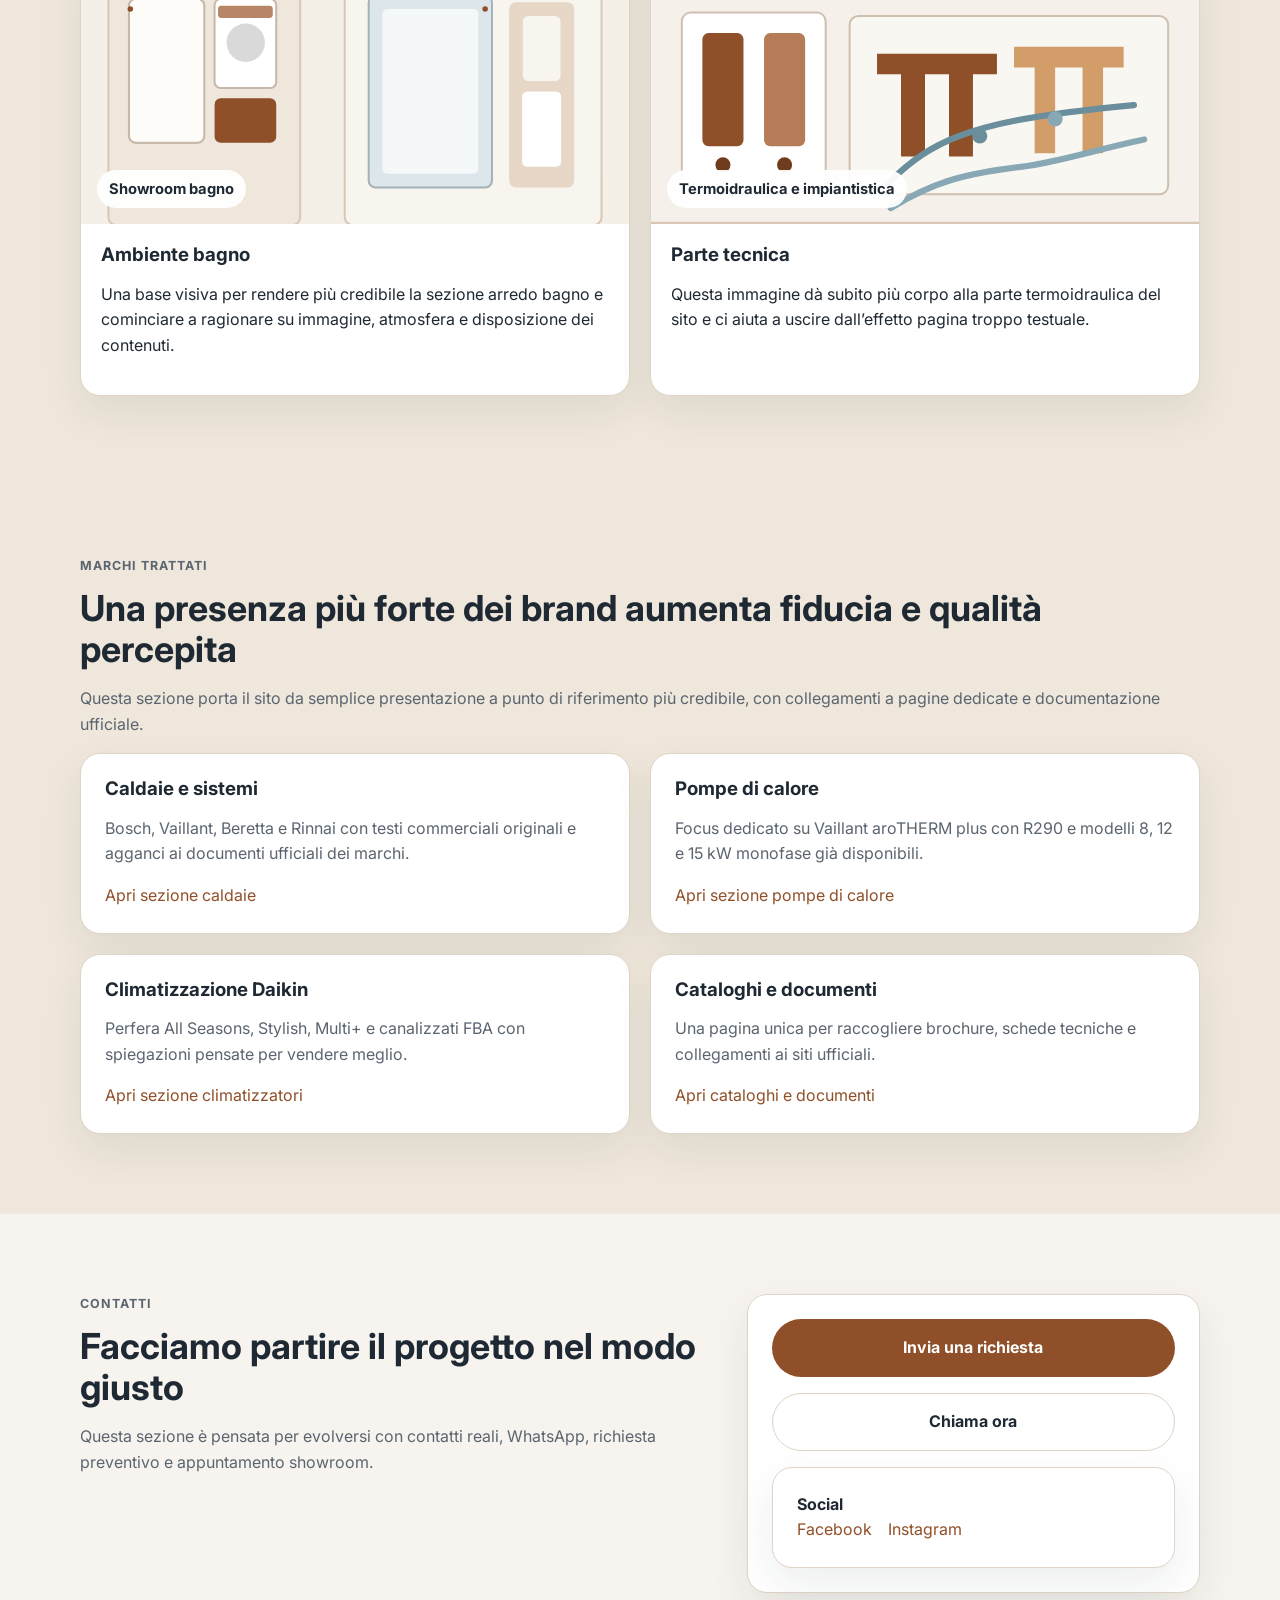
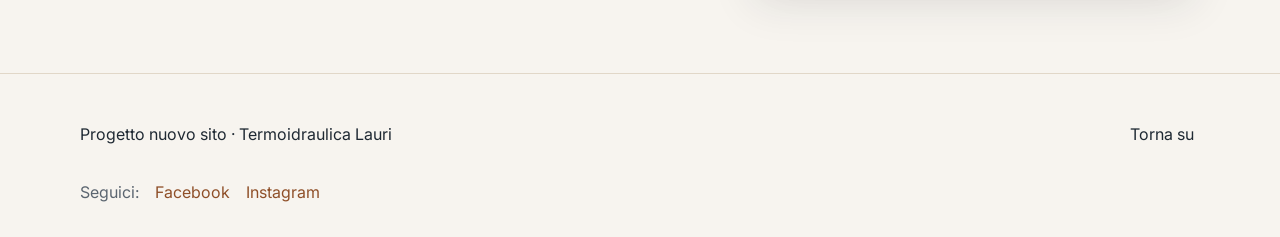
==== commit 9b36518a: "Add generated visuals and social links to homepage" ====
--- a/index.html
+++ b/index.html
@@ -46,8 +46,8 @@
           </ul>
           <div class="social-inline">
             <span>Seguici anche su</span>
-            <a href="#" aria-label="Facebook ufficiale da inserire">Facebook</a>
-            <a href="#" aria-label="Instagram ufficiale da inserire">Instagram</a>
+            <a href="https://www.facebook.com/termoidraulicalauri/" target="_blank" rel="noopener noreferrer">Facebook</a>
+            <a href="https://www.instagram.com/termoidraulica.lauri?igsh=eTVkcmFqdTVhcHlj" target="_blank" rel="noopener noreferrer">Instagram</a>
           </div>
         </div>
         <div class="hero-card">
@@ -72,7 +72,7 @@
         <div class="section-heading">
           <p class="eyebrow">Percorsi principali</p>
           <h2>Il sito nuovo parte da tre bisogni concreti</h2>
-          <p>Ogni percorso avrà pagina dedicata, messaggio specifico e call to action mirata.</p>
+          <p>Ogni percorso ha una pagina dedicata, un messaggio specifico e una call to action mirata.</p>
         </div>
         <div class="cards three-cols">
           <article class="card">
@@ -89,6 +89,38 @@
             <h3>Sono un professionista</h3>
             <p>Un punto di riferimento per artigiani, installatori e studi che hanno bisogno di rapidità, disponibilità e interlocutore serio.</p>
             <a class="text-link" href="professionisti.html">Vai alla pagina professionisti</a>
+          </article>
+        </div>
+      </div>
+    </section>
+
+    <section class="section section-alt">
+      <div class="container">
+        <div class="section-heading">
+          <p class="eyebrow">Prime immagini del progetto</p>
+          <h2>Adesso il sito mostra già un impatto visivo più pieno</h2>
+          <p>Per darti qualcosa di più definitivo ho inserito immagini generate direttamente nel progetto, così possiamo iniziare a correggere il sito su una base già più realistica.</p>
+        </div>
+        <div class="visual-grid two-cols">
+          <article class="visual-tile">
+            <div class="visual-photo">
+              <img src="assets/showroom-bagno.svg" alt="Visual showroom bagno Termoidraulica Lauri" />
+              <strong>Showroom bagno</strong>
+            </div>
+            <div class="visual-content">
+              <h3>Ambiente bagno</h3>
+              <p>Una base visiva per rendere più credibile la sezione arredo bagno e cominciare a ragionare su immagine, atmosfera e disposizione dei contenuti.</p>
+            </div>
+          </article>
+          <article class="visual-tile">
+            <div class="visual-photo">
+              <img src="assets/termoidraulica-impianti.svg" alt="Visual termoidraulica e impiantistica Termoidraulica Lauri" />
+              <strong>Termoidraulica e impiantistica</strong>
+            </div>
+            <div class="visual-content">
+              <h3>Parte tecnica</h3>
+              <p>Questa immagine dà subito più corpo alla parte termoidraulica del sito e ci aiuta a uscire dall’effetto pagina troppo testuale.</p>
+            </div>
           </article>
         </div>
       </div>
@@ -126,50 +158,6 @@
       </div>
     </section>
 
-    <section class="section">
-      <div class="container">
-        <div class="section-heading">
-          <p class="eyebrow">Pagine principali</p>
-          <h2>La nuova architettura è già impostata</h2>
-        </div>
-        <div class="cards two-cols">
-          <article class="card">
-            <h3>Chi siamo</h3>
-            <p>Storia, approccio, valori, showroom e motivi per fidarsi.</p>
-            <a class="text-link" href="chi-siamo.html">Apri pagina</a>
-          </article>
-          <article class="card">
-            <h3>Contatti</h3>
-            <p>Percorso diretto verso richiesta preventivo, appuntamento showroom e contatto rapido.</p>
-            <a class="text-link" href="contatti.html">Apri pagina</a>
-          </article>
-        </div>
-      </div>
-    </section>
-
-    <section class="section section-alt" id="faq">
-      <div class="container narrow">
-        <div class="section-heading">
-          <p class="eyebrow">FAQ</p>
-          <h2>Domande utili da portare nella nuova versione</h2>
-        </div>
-        <div class="faq-list">
-          <details>
-            <summary>Posso richiedere un preventivo prima di venire in showroom?</summary>
-            <p>Sì. Il nuovo sito è pensato proprio per raccogliere richieste rapide e qualificate con moduli chiari e contatti ben visibili.</p>
-          </details>
-          <details>
-            <summary>Lavorate solo con privati?</summary>
-            <p>No. Una sezione dedicata parlerà direttamente a installatori, artigiani e professionisti.</p>
-          </details>
-          <details>
-            <summary>Ci saranno documenti e cataloghi ufficiali?</summary>
-            <p>Sì. Sto aggiungendo una sezione dedicata ai documenti ufficiali dei marchi, così il sito diventa più attendibile e utile anche nella fase di scelta.</p>
-          </details>
-        </div>
-      </div>
-    </section>
-
     <section class="section contact-section">
       <div class="container contact-grid">
         <div>
@@ -183,8 +171,8 @@
           <div class="social-box">
             <strong>Social</strong>
             <div class="social-links">
-              <a href="#">Facebook</a>
-              <a href="#">Instagram</a>
+              <a href="https://www.facebook.com/termoidraulicalauri/" target="_blank" rel="noopener noreferrer">Facebook</a>
+              <a href="https://www.instagram.com/termoidraulica.lauri?igsh=eTVkcmFqdTVhcHlj" target="_blank" rel="noopener noreferrer">Instagram</a>
             </div>
           </div>
         </div>
@@ -200,8 +188,8 @@
       </div>
       <div class="footer-social">
         <span>Seguici:</span>
-        <a href="#">Facebook</a>
-        <a href="#">Instagram</a>
+        <a href="https://www.facebook.com/termoidraulicalauri/" target="_blank" rel="noopener noreferrer">Facebook</a>
+        <a href="https://www.instagram.com/termoidraulica.lauri?igsh=eTVkcmFqdTVhcHlj" target="_blank" rel="noopener noreferrer">Instagram</a>
       </div>
     </div>
   </footer>
--- a/styles.css
+++ b/styles.css
@@ -158,7 +158,8 @@
 .feature-list,
 .social-inline span,
 .footer-social span,
-.helper-text {
+.helper-text,
+.edit-note {
   color: var(--muted);
 }
 
@@ -176,14 +177,17 @@
 
 .hero-points,
 .feature-list,
-.contact-list {
+.contact-list,
+.brand-list {
   padding-left: 1.1rem;
 }
 
 .hero-card,
 .card,
 .contact-card,
-.social-box {
+.social-box,
+.edit-box,
+.visual-tile {
   background: var(--surface);
   border: 1px solid var(--border);
   border-radius: var(--radius);
@@ -191,7 +195,8 @@
 }
 
 .hero-card,
-.social-box {
+.social-box,
+.edit-box {
   padding: 1.5rem;
 }
 
@@ -207,7 +212,8 @@
   margin-bottom: 0.25rem;
 }
 
-.cards {
+.cards,
+.visual-grid {
   display: grid;
   gap: 1.25rem;
 }
@@ -216,12 +222,81 @@
   grid-template-columns: repeat(3, 1fr);
 }
 
-.two-cols {
+.two-cols,
+.visual-grid.two-cols {
   grid-template-columns: repeat(2, 1fr);
 }
 
 .card {
   padding: 1.5rem;
+}
+
+.visual-tile {
+  overflow: hidden;
+}
+
+.visual-photo {
+  min-height: 220px;
+  padding: 1.25rem;
+  display: flex;
+  align-items: flex-end;
+  justify-content: flex-start;
+  background: linear-gradient(135deg, rgba(143,79,40,0.16), rgba(31,41,51,0.08));
+  position: relative;
+}
+
+.visual-photo img {
+  display: block;
+  width: calc(100% + 2.5rem);
+  margin: -1.25rem;
+  max-width: none;
+  height: 280px;
+  object-fit: cover;
+}
+
+.visual-photo strong {
+  display: inline-block;
+  background: rgba(255,255,255,0.94);
+  color: var(--text);
+  padding: 0.45rem 0.75rem;
+  border-radius: 999px;
+  font-size: 0.92rem;
+  position: absolute;
+  left: 1rem;
+  bottom: 1rem;
+  z-index: 2;
+}
+
+.visual-content {
+  padding: 1.25rem;
+}
+
+.brand-chip-row {
+  display: flex;
+  gap: 0.75rem;
+  flex-wrap: wrap;
+  margin-top: 1rem;
+}
+
+.brand-chip {
+  display: inline-flex;
+  align-items: center;
+  padding: 0.55rem 0.9rem;
+  border-radius: 999px;
+  background: rgba(143, 79, 40, 0.08);
+  border: 1px solid rgba(143, 79, 40, 0.18);
+  color: var(--primary-dark);
+  font-weight: 700;
+  font-size: 0.9rem;
+}
+
+.edit-box {
+  border-style: dashed;
+}
+
+.edit-box strong {
+  display: block;
+  margin-bottom: 0.35rem;
 }
 
 .timeline {
@@ -329,7 +404,8 @@
   .contact-grid,
   .three-cols,
   .two-cols,
-  .two-column-layout {
+  .two-column-layout,
+  .visual-grid.two-cols {
     grid-template-columns: 1fr;
   }
 
@@ -358,4 +434,8 @@
   .btn-full {
     width: 100%;
   }
-}
+
+  .visual-photo img {
+    height: 220px;
+  }
+}
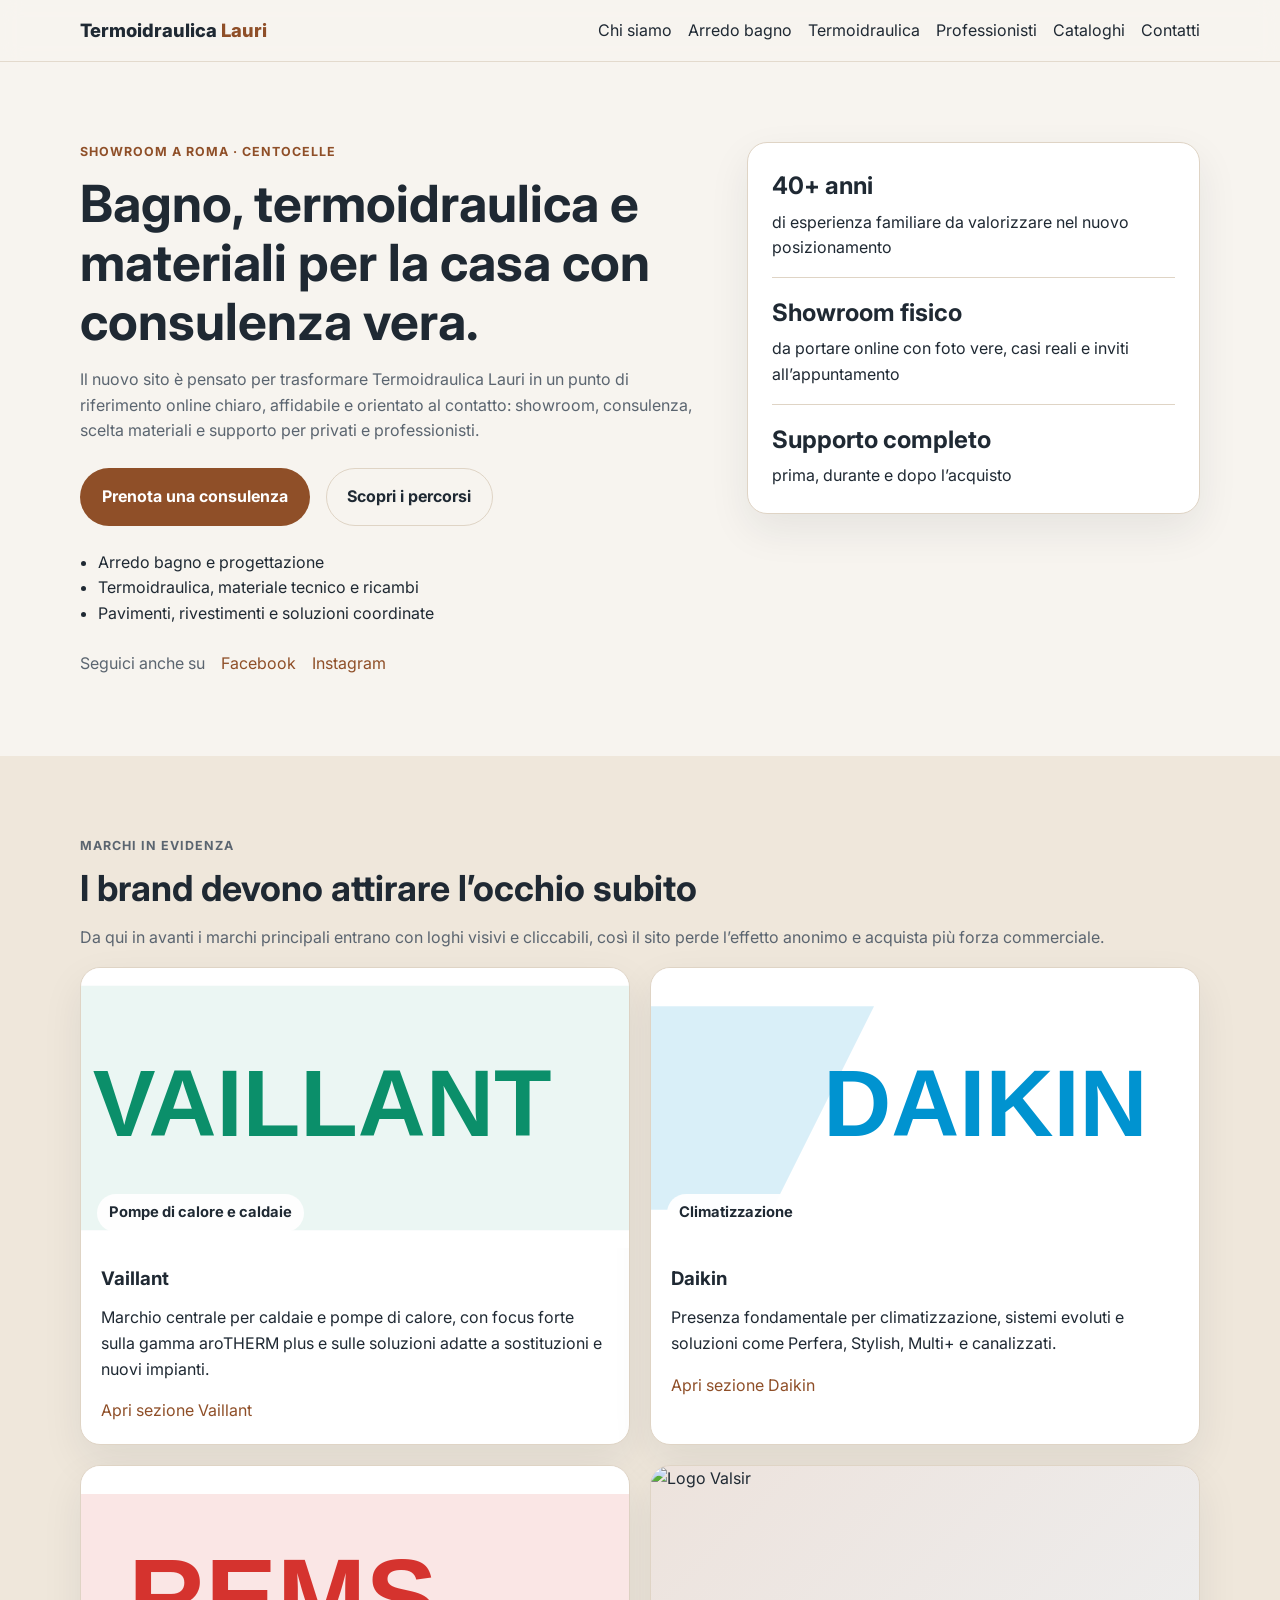
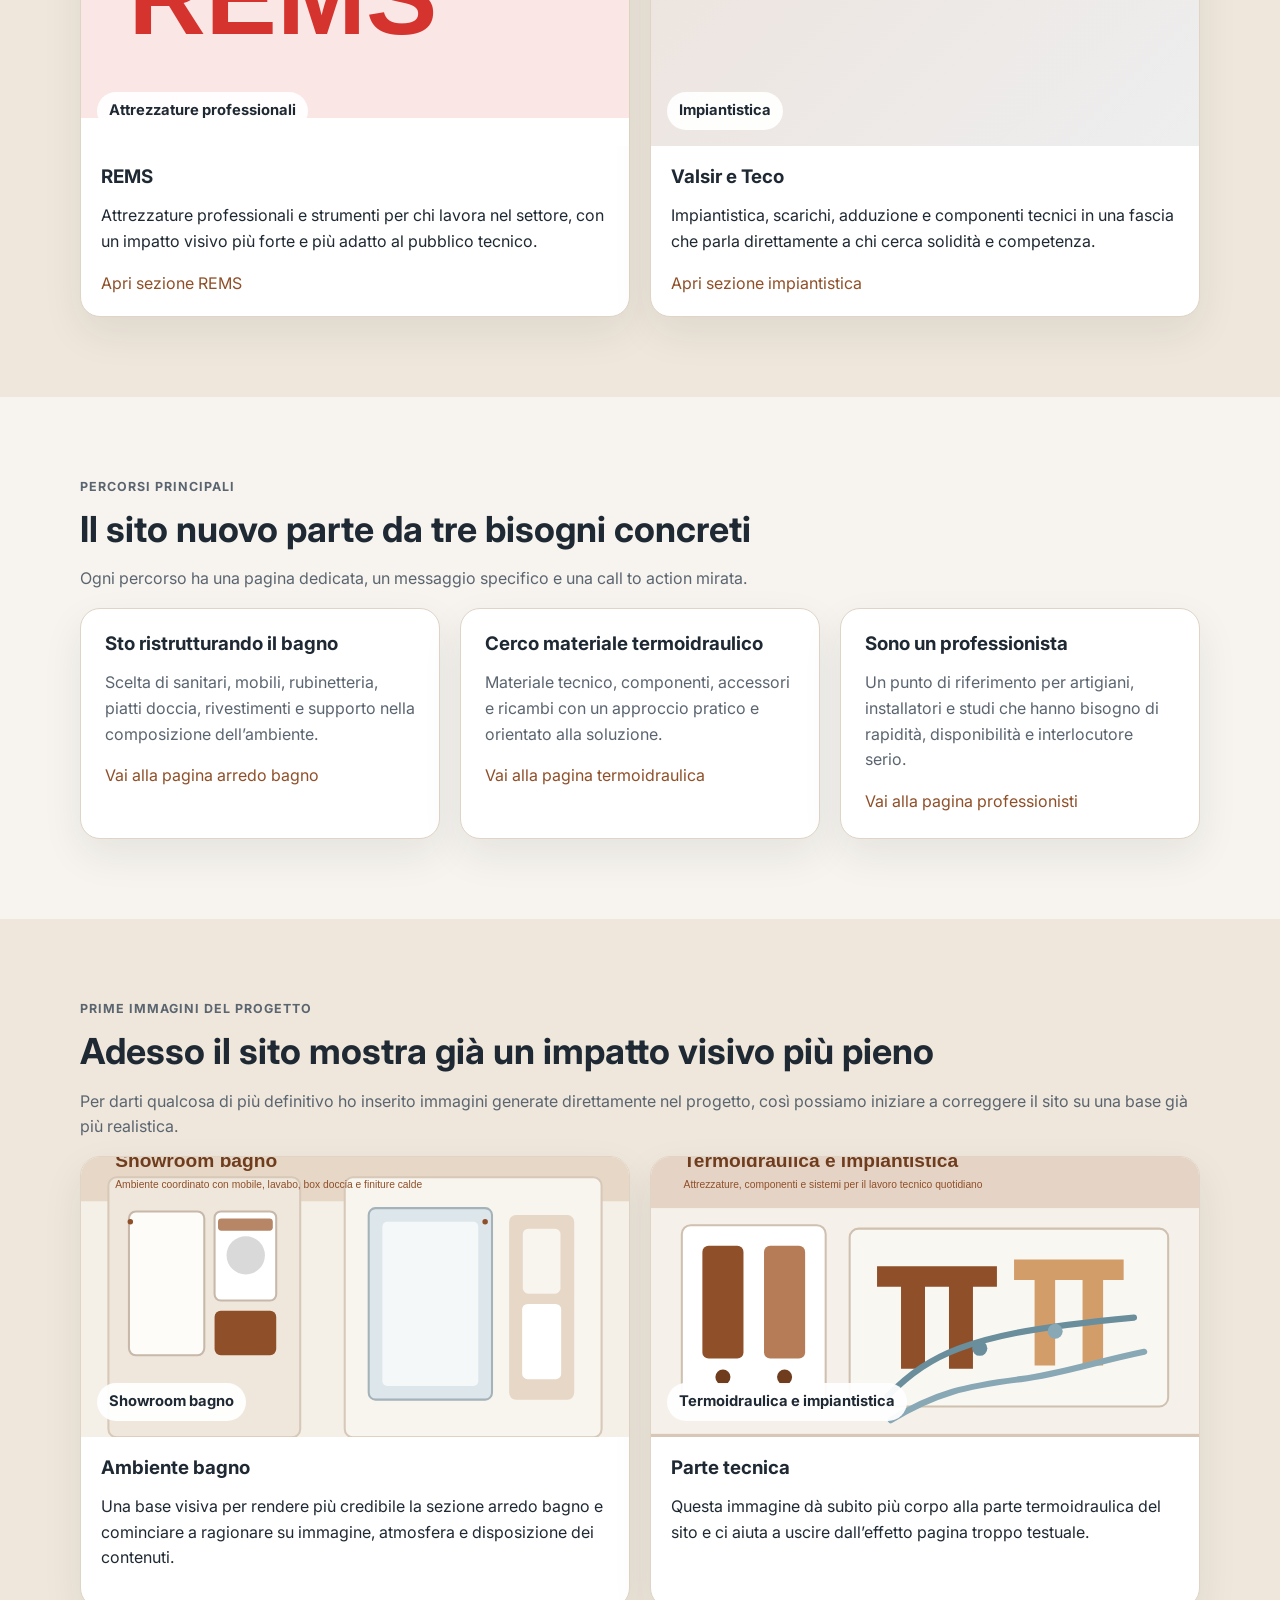
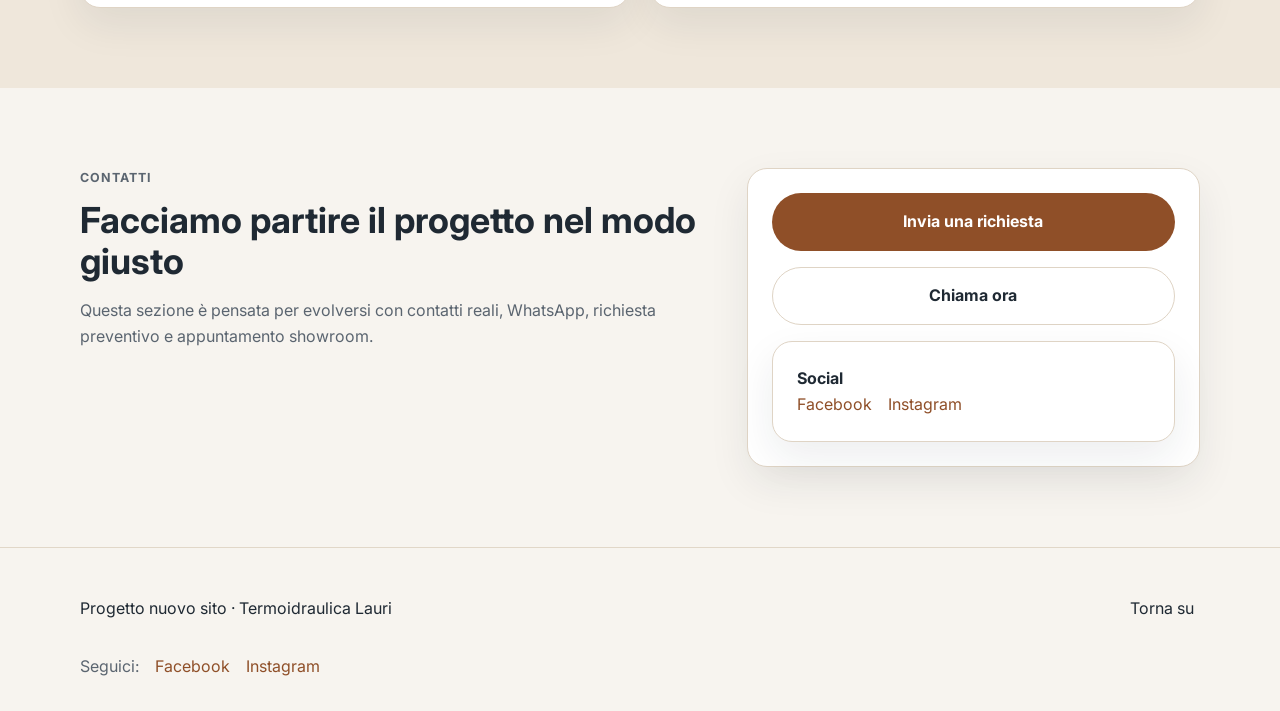
==== commit e180d597: "Add clickable logo strip to homepage" ====
--- a/index.html
+++ b/index.html
@@ -67,6 +67,62 @@
       </div>
     </section>
 
+    <section class="section section-alt">
+      <div class="container">
+        <div class="section-heading">
+          <p class="eyebrow">Marchi in evidenza</p>
+          <h2>I brand devono attirare l’occhio subito</h2>
+          <p>Da qui in avanti i marchi principali entrano con loghi visivi e cliccabili, così il sito perde l’effetto anonimo e acquista più forza commerciale.</p>
+        </div>
+        <div class="visual-grid two-cols">
+          <article class="visual-tile">
+            <div class="visual-photo">
+              <img src="assets/logo-vaillant.svg" alt="Logo Vaillant" />
+              <strong>Pompe di calore e caldaie</strong>
+            </div>
+            <div class="visual-content">
+              <h3>Vaillant</h3>
+              <p>Marchio centrale per caldaie e pompe di calore, con focus forte sulla gamma aroTHERM plus e sulle soluzioni adatte a sostituzioni e nuovi impianti.</p>
+              <a class="text-link" href="pompe-di-calore-vaillant.html">Apri sezione Vaillant</a>
+            </div>
+          </article>
+          <article class="visual-tile">
+            <div class="visual-photo">
+              <img src="assets/logo-daikin.svg" alt="Logo Daikin" />
+              <strong>Climatizzazione</strong>
+            </div>
+            <div class="visual-content">
+              <h3>Daikin</h3>
+              <p>Presenza fondamentale per climatizzazione, sistemi evoluti e soluzioni come Perfera, Stylish, Multi+ e canalizzati.</p>
+              <a class="text-link" href="climatizzatori-daikin.html">Apri sezione Daikin</a>
+            </div>
+          </article>
+          <article class="visual-tile">
+            <div class="visual-photo">
+              <img src="assets/logo-rems.svg" alt="Logo REMS" />
+              <strong>Attrezzature professionali</strong>
+            </div>
+            <div class="visual-content">
+              <h3>REMS</h3>
+              <p>Attrezzature professionali e strumenti per chi lavora nel settore, con un impatto visivo più forte e più adatto al pubblico tecnico.</p>
+              <a class="text-link" href="termoidraulica.html">Apri sezione REMS</a>
+            </div>
+          </article>
+          <article class="visual-tile">
+            <div class="visual-photo">
+              <img src="assets/logo-valsir.svg" alt="Logo Valsir" />
+              <strong>Impiantistica</strong>
+            </div>
+            <div class="visual-content">
+              <h3>Valsir e Teco</h3>
+              <p>Impiantistica, scarichi, adduzione e componenti tecnici in una fascia che parla direttamente a chi cerca solidità e competenza.</p>
+              <a class="text-link" href="termoidraulica.html">Apri sezione impiantistica</a>
+            </div>
+          </article>
+        </div>
+      </div>
+    </section>
+
     <section class="section" id="percorsi">
       <div class="container">
         <div class="section-heading">
@@ -121,38 +177,6 @@
               <h3>Parte tecnica</h3>
               <p>Questa immagine dà subito più corpo alla parte termoidraulica del sito e ci aiuta a uscire dall’effetto pagina troppo testuale.</p>
             </div>
-          </article>
-        </div>
-      </div>
-    </section>
-
-    <section class="section section-alt">
-      <div class="container">
-        <div class="section-heading">
-          <p class="eyebrow">Marchi trattati</p>
-          <h2>Una presenza più forte dei brand aumenta fiducia e qualità percepita</h2>
-          <p>Questa sezione porta il sito da semplice presentazione a punto di riferimento più credibile, con collegamenti a pagine dedicate e documentazione ufficiale.</p>
-        </div>
-        <div class="cards two-cols">
-          <article class="card">
-            <h3>Caldaie e sistemi</h3>
-            <p>Bosch, Vaillant, Beretta e Rinnai con testi commerciali originali e agganci ai documenti ufficiali dei marchi.</p>
-            <a class="text-link" href="caldaie-marchi.html">Apri sezione caldaie</a>
-          </article>
-          <article class="card">
-            <h3>Pompe di calore</h3>
-            <p>Focus dedicato su Vaillant aroTHERM plus con R290 e modelli 8, 12 e 15 kW monofase già disponibili.</p>
-            <a class="text-link" href="pompe-di-calore-vaillant.html">Apri sezione pompe di calore</a>
-          </article>
-          <article class="card">
-            <h3>Climatizzazione Daikin</h3>
-            <p>Perfera All Seasons, Stylish, Multi+ e canalizzati FBA con spiegazioni pensate per vendere meglio.</p>
-            <a class="text-link" href="climatizzatori-daikin.html">Apri sezione climatizzatori</a>
-          </article>
-          <article class="card">
-            <h3>Cataloghi e documenti</h3>
-            <p>Una pagina unica per raccogliere brochure, schede tecniche e collegamenti ai siti ufficiali.</p>
-            <a class="text-link" href="cataloghi-documenti.html">Apri cataloghi e documenti</a>
           </article>
         </div>
       </div>
--- a/styles.css
+++ b/styles.css
@@ -47,6 +47,10 @@
   background: rgba(247, 244, 239, 0.88);
   backdrop-filter: blur(10px);
   border-bottom: 1px solid rgba(223, 212, 197, 0.8);
+}
+
+.site-header .btn-outline {
+  display: none;
 }
 
 .header-inner,
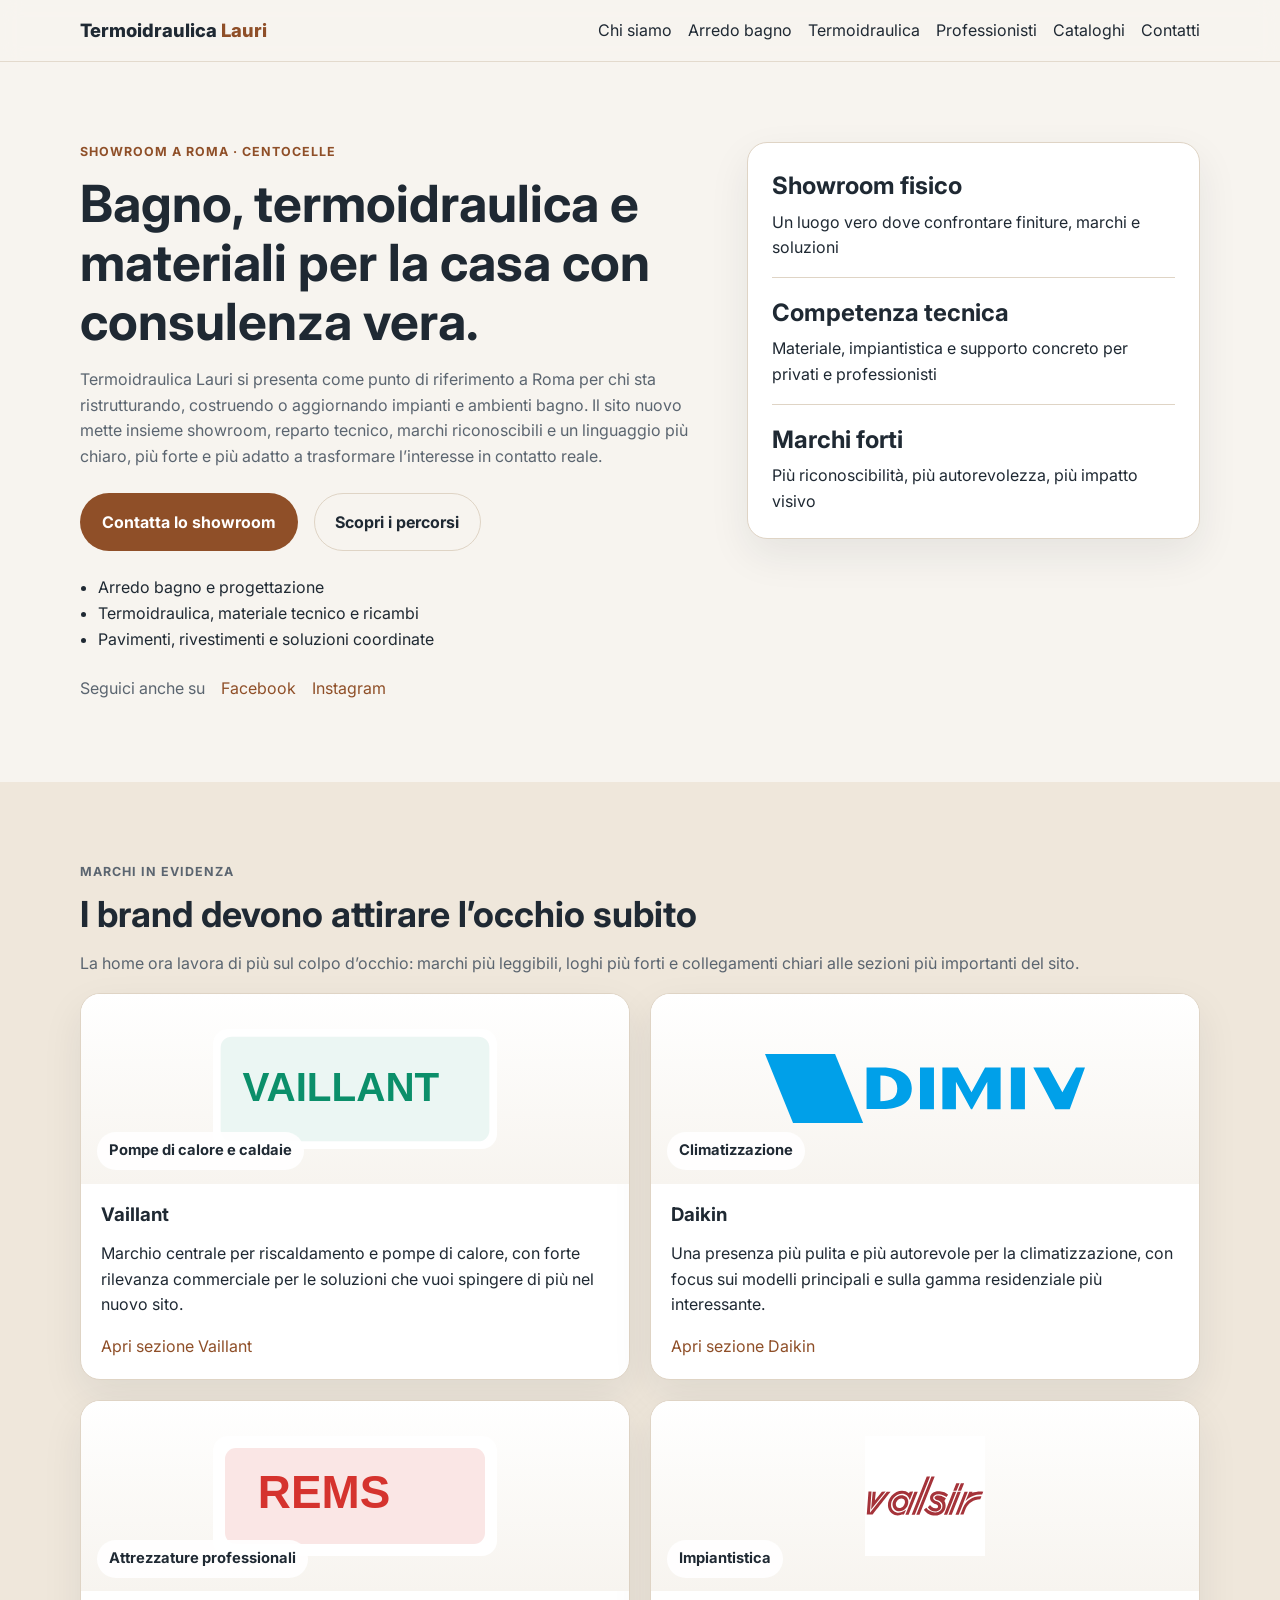
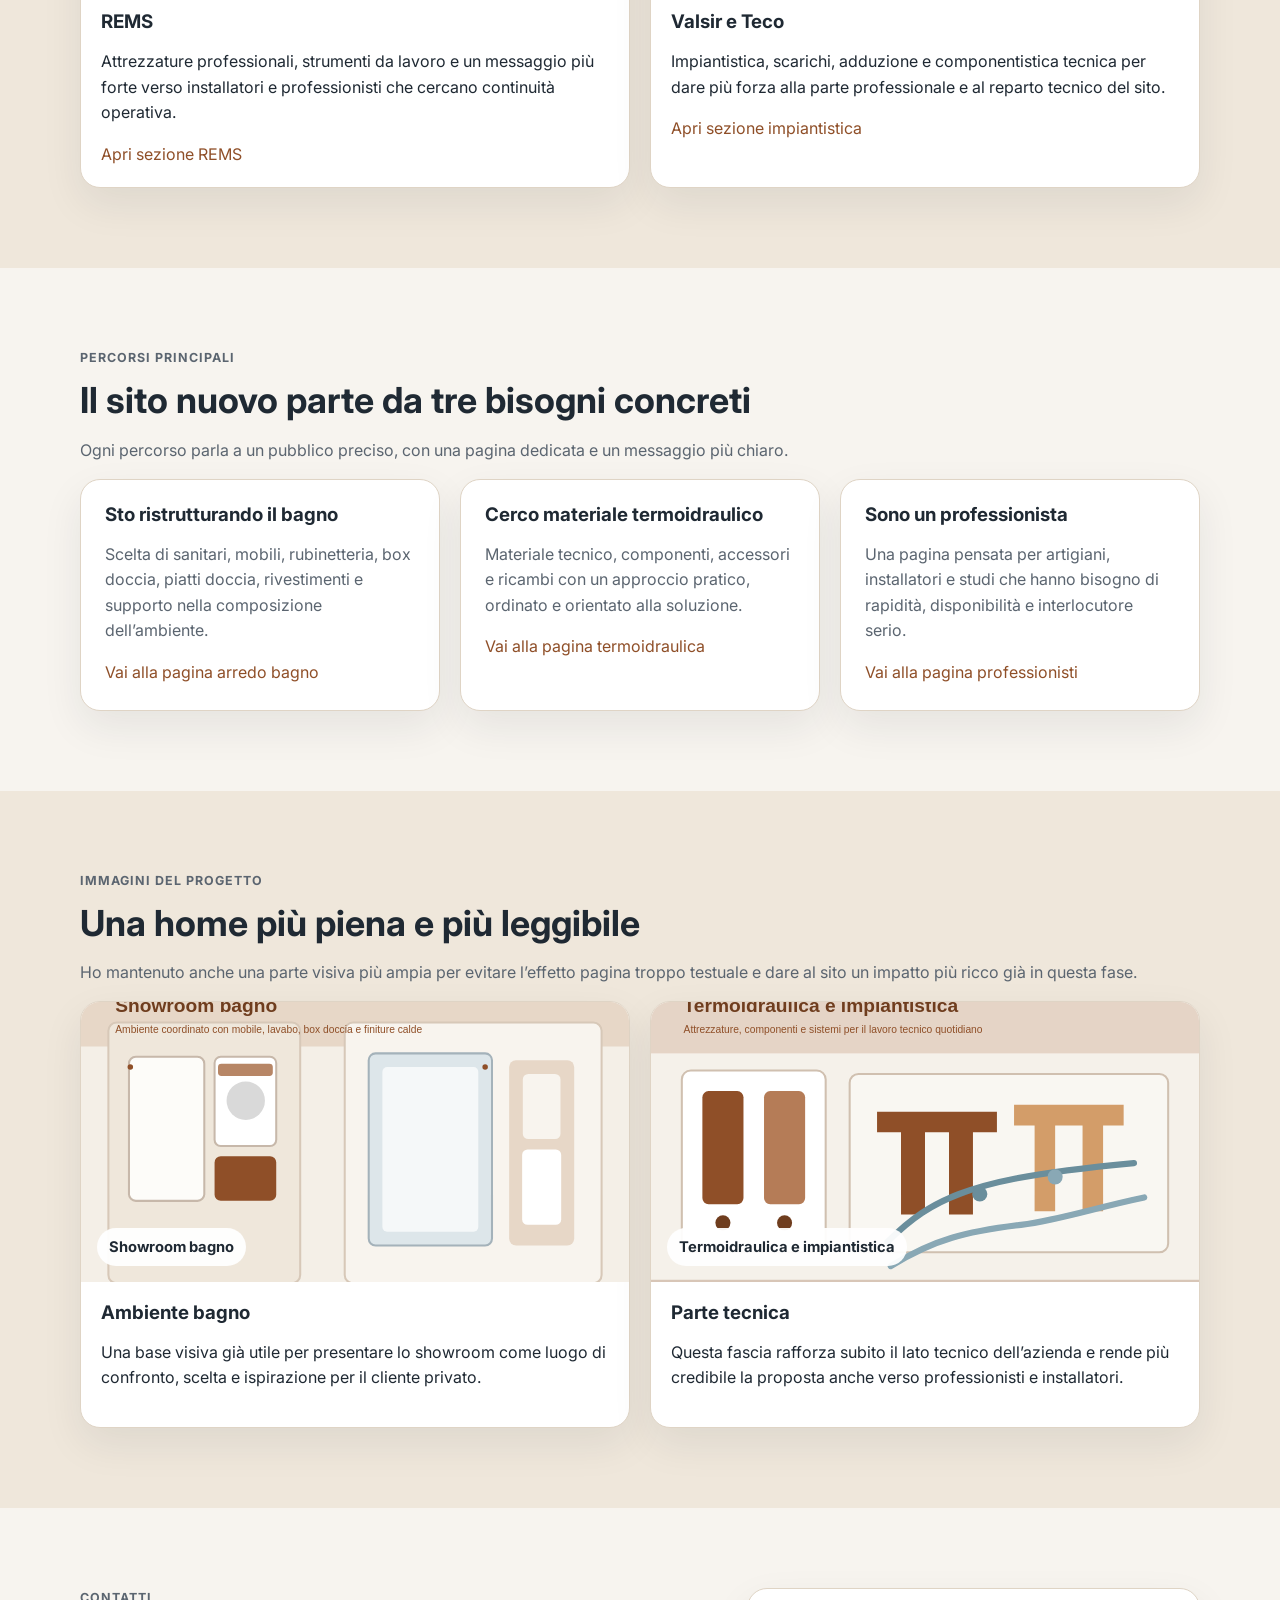
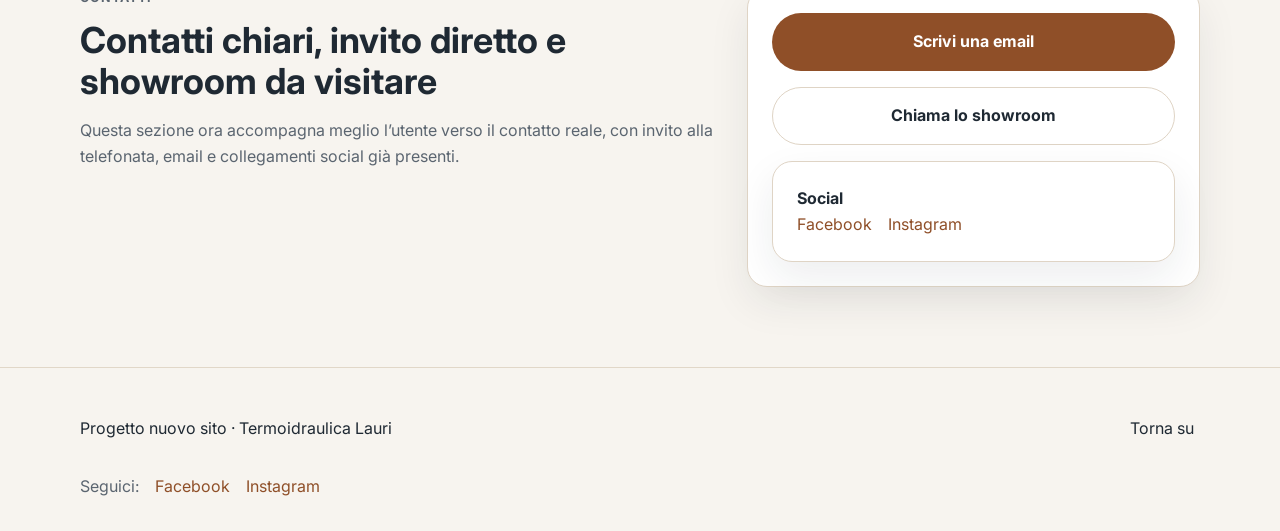
==== commit f9efc6a0: "Refresh homepage with stronger visuals and official logo assets" ====
--- a/index.html
+++ b/index.html
@@ -33,10 +33,10 @@
           <p class="eyebrow">Showroom a Roma · Centocelle</p>
           <h1>Bagno, termoidraulica e materiali per la casa con consulenza vera.</h1>
           <p class="hero-text">
-            Il nuovo sito è pensato per trasformare Termoidraulica Lauri in un punto di riferimento online chiaro, affidabile e orientato al contatto: showroom, consulenza, scelta materiali e supporto per privati e professionisti.
+            Termoidraulica Lauri si presenta come punto di riferimento a Roma per chi sta ristrutturando, costruendo o aggiornando impianti e ambienti bagno. Il sito nuovo mette insieme showroom, reparto tecnico, marchi riconoscibili e un linguaggio più chiaro, più forte e più adatto a trasformare l’interesse in contatto reale.
           </p>
           <div class="hero-actions">
-            <a class="btn btn-primary" href="contatti.html">Prenota una consulenza</a>
+            <a class="btn btn-primary" href="contatti.html">Contatta lo showroom</a>
             <a class="btn btn-secondary" href="#percorsi">Scopri i percorsi</a>
           </div>
           <ul class="hero-points">
@@ -52,16 +52,16 @@
         </div>
         <div class="hero-card">
           <div class="stat">
-            <strong>40+ anni</strong>
-            <span>di esperienza familiare da valorizzare nel nuovo posizionamento</span>
+            <strong>Showroom fisico</strong>
+            <span>Un luogo vero dove confrontare finiture, marchi e soluzioni</span>
           </div>
           <div class="stat">
-            <strong>Showroom fisico</strong>
-            <span>da portare online con foto vere, casi reali e inviti all’appuntamento</span>
+            <strong>Competenza tecnica</strong>
+            <span>Materiale, impiantistica e supporto concreto per privati e professionisti</span>
           </div>
           <div class="stat">
-            <strong>Supporto completo</strong>
-            <span>prima, durante e dopo l’acquisto</span>
+            <strong>Marchi forti</strong>
+            <span>Più riconoscibilità, più autorevolezza, più impatto visivo</span>
           </div>
         </div>
       </div>
@@ -72,50 +72,50 @@
         <div class="section-heading">
           <p class="eyebrow">Marchi in evidenza</p>
           <h2>I brand devono attirare l’occhio subito</h2>
-          <p>Da qui in avanti i marchi principali entrano con loghi visivi e cliccabili, così il sito perde l’effetto anonimo e acquista più forza commerciale.</p>
+          <p>La home ora lavora di più sul colpo d’occhio: marchi più leggibili, loghi più forti e collegamenti chiari alle sezioni più importanti del sito.</p>
         </div>
         <div class="visual-grid two-cols">
           <article class="visual-tile">
-            <div class="visual-photo">
+            <div class="visual-photo logo-panel">
               <img src="assets/logo-vaillant.svg" alt="Logo Vaillant" />
               <strong>Pompe di calore e caldaie</strong>
             </div>
             <div class="visual-content">
               <h3>Vaillant</h3>
-              <p>Marchio centrale per caldaie e pompe di calore, con focus forte sulla gamma aroTHERM plus e sulle soluzioni adatte a sostituzioni e nuovi impianti.</p>
+              <p>Marchio centrale per riscaldamento e pompe di calore, con forte rilevanza commerciale per le soluzioni che vuoi spingere di più nel nuovo sito.</p>
               <a class="text-link" href="pompe-di-calore-vaillant.html">Apri sezione Vaillant</a>
             </div>
           </article>
           <article class="visual-tile">
-            <div class="visual-photo">
-              <img src="assets/logo-daikin.svg" alt="Logo Daikin" />
+            <div class="visual-photo logo-panel">
+              <img src="assets/official-daikin-logo.svg" alt="Logo Daikin" />
               <strong>Climatizzazione</strong>
             </div>
             <div class="visual-content">
               <h3>Daikin</h3>
-              <p>Presenza fondamentale per climatizzazione, sistemi evoluti e soluzioni come Perfera, Stylish, Multi+ e canalizzati.</p>
+              <p>Una presenza più pulita e più autorevole per la climatizzazione, con focus sui modelli principali e sulla gamma residenziale più interessante.</p>
               <a class="text-link" href="climatizzatori-daikin.html">Apri sezione Daikin</a>
             </div>
           </article>
           <article class="visual-tile">
-            <div class="visual-photo">
+            <div class="visual-photo logo-panel">
               <img src="assets/logo-rems.svg" alt="Logo REMS" />
               <strong>Attrezzature professionali</strong>
             </div>
             <div class="visual-content">
               <h3>REMS</h3>
-              <p>Attrezzature professionali e strumenti per chi lavora nel settore, con un impatto visivo più forte e più adatto al pubblico tecnico.</p>
+              <p>Attrezzature professionali, strumenti da lavoro e un messaggio più forte verso installatori e professionisti che cercano continuità operativa.</p>
               <a class="text-link" href="termoidraulica.html">Apri sezione REMS</a>
             </div>
           </article>
           <article class="visual-tile">
-            <div class="visual-photo">
-              <img src="assets/logo-valsir.svg" alt="Logo Valsir" />
+            <div class="visual-photo logo-panel">
+              <img src="assets/official-valsir-logo.svg" alt="Logo Valsir" />
               <strong>Impiantistica</strong>
             </div>
             <div class="visual-content">
               <h3>Valsir e Teco</h3>
-              <p>Impiantistica, scarichi, adduzione e componenti tecnici in una fascia che parla direttamente a chi cerca solidità e competenza.</p>
+              <p>Impiantistica, scarichi, adduzione e componentistica tecnica per dare più forza alla parte professionale e al reparto tecnico del sito.</p>
               <a class="text-link" href="termoidraulica.html">Apri sezione impiantistica</a>
             </div>
           </article>
@@ -128,22 +128,22 @@
         <div class="section-heading">
           <p class="eyebrow">Percorsi principali</p>
           <h2>Il sito nuovo parte da tre bisogni concreti</h2>
-          <p>Ogni percorso ha una pagina dedicata, un messaggio specifico e una call to action mirata.</p>
+          <p>Ogni percorso parla a un pubblico preciso, con una pagina dedicata e un messaggio più chiaro.</p>
         </div>
         <div class="cards three-cols">
           <article class="card">
             <h3>Sto ristrutturando il bagno</h3>
-            <p>Scelta di sanitari, mobili, rubinetteria, piatti doccia, rivestimenti e supporto nella composizione dell’ambiente.</p>
+            <p>Scelta di sanitari, mobili, rubinetteria, box doccia, piatti doccia, rivestimenti e supporto nella composizione dell’ambiente.</p>
             <a class="text-link" href="arredo-bagno.html">Vai alla pagina arredo bagno</a>
           </article>
           <article class="card">
             <h3>Cerco materiale termoidraulico</h3>
-            <p>Materiale tecnico, componenti, accessori e ricambi con un approccio pratico e orientato alla soluzione.</p>
+            <p>Materiale tecnico, componenti, accessori e ricambi con un approccio pratico, ordinato e orientato alla soluzione.</p>
             <a class="text-link" href="termoidraulica.html">Vai alla pagina termoidraulica</a>
           </article>
           <article class="card">
             <h3>Sono un professionista</h3>
-            <p>Un punto di riferimento per artigiani, installatori e studi che hanno bisogno di rapidità, disponibilità e interlocutore serio.</p>
+            <p>Una pagina pensata per artigiani, installatori e studi che hanno bisogno di rapidità, disponibilità e interlocutore serio.</p>
             <a class="text-link" href="professionisti.html">Vai alla pagina professionisti</a>
           </article>
         </div>
@@ -153,9 +153,9 @@
     <section class="section section-alt">
       <div class="container">
         <div class="section-heading">
-          <p class="eyebrow">Prime immagini del progetto</p>
-          <h2>Adesso il sito mostra già un impatto visivo più pieno</h2>
-          <p>Per darti qualcosa di più definitivo ho inserito immagini generate direttamente nel progetto, così possiamo iniziare a correggere il sito su una base già più realistica.</p>
+          <p class="eyebrow">Immagini del progetto</p>
+          <h2>Una home più piena e più leggibile</h2>
+          <p>Ho mantenuto anche una parte visiva più ampia per evitare l’effetto pagina troppo testuale e dare al sito un impatto più ricco già in questa fase.</p>
         </div>
         <div class="visual-grid two-cols">
           <article class="visual-tile">
@@ -165,7 +165,7 @@
             </div>
             <div class="visual-content">
               <h3>Ambiente bagno</h3>
-              <p>Una base visiva per rendere più credibile la sezione arredo bagno e cominciare a ragionare su immagine, atmosfera e disposizione dei contenuti.</p>
+              <p>Una base visiva già utile per presentare lo showroom come luogo di confronto, scelta e ispirazione per il cliente privato.</p>
             </div>
           </article>
           <article class="visual-tile">
@@ -175,7 +175,7 @@
             </div>
             <div class="visual-content">
               <h3>Parte tecnica</h3>
-              <p>Questa immagine dà subito più corpo alla parte termoidraulica del sito e ci aiuta a uscire dall’effetto pagina troppo testuale.</p>
+              <p>Questa fascia rafforza subito il lato tecnico dell’azienda e rende più credibile la proposta anche verso professionisti e installatori.</p>
             </div>
           </article>
         </div>
@@ -186,12 +186,12 @@
       <div class="container contact-grid">
         <div>
           <p class="eyebrow">Contatti</p>
-          <h2>Facciamo partire il progetto nel modo giusto</h2>
-          <p>Questa sezione è pensata per evolversi con contatti reali, WhatsApp, richiesta preventivo e appuntamento showroom.</p>
+          <h2>Contatti chiari, invito diretto e showroom da visitare</h2>
+          <p>Questa sezione ora accompagna meglio l’utente verso il contatto reale, con invito alla telefonata, email e collegamenti social già presenti.</p>
         </div>
         <div class="contact-card">
-          <a class="btn btn-primary btn-full" href="mailto:info@example.com">Invia una richiesta</a>
-          <a class="btn btn-secondary btn-full" href="tel:+390000000000">Chiama ora</a>
+          <a class="btn btn-primary btn-full" href="mailto:info@termoidraulicalauri.it">Scrivi una email</a>
+          <a class="btn btn-secondary btn-full" href="tel:+39062410516">Chiama lo showroom</a>
           <div class="social-box">
             <strong>Social</strong>
             <div class="social-links">
--- a/styles.css
+++ b/styles.css
@@ -258,6 +258,25 @@
   object-fit: cover;
 }
 
+.visual-photo.logo-panel {
+  min-height: 190px;
+  align-items: center;
+  justify-content: center;
+  background: linear-gradient(180deg, #ffffff, #f7f4ef);
+}
+
+.visual-photo.logo-panel img {
+  width: calc(100% - 2rem);
+  max-width: 320px;
+  margin: 0;
+  height: 120px;
+  object-fit: contain;
+}
+
+.visual-photo.logo-panel strong {
+  bottom: 0.85rem;
+}
+
 .visual-photo strong {
   display: inline-block;
   background: rgba(255,255,255,0.94);
@@ -442,4 +461,8 @@
   .visual-photo img {
     height: 220px;
   }
-}
+
+  .visual-photo.logo-panel img {
+    height: 90px;
+  }
+}
